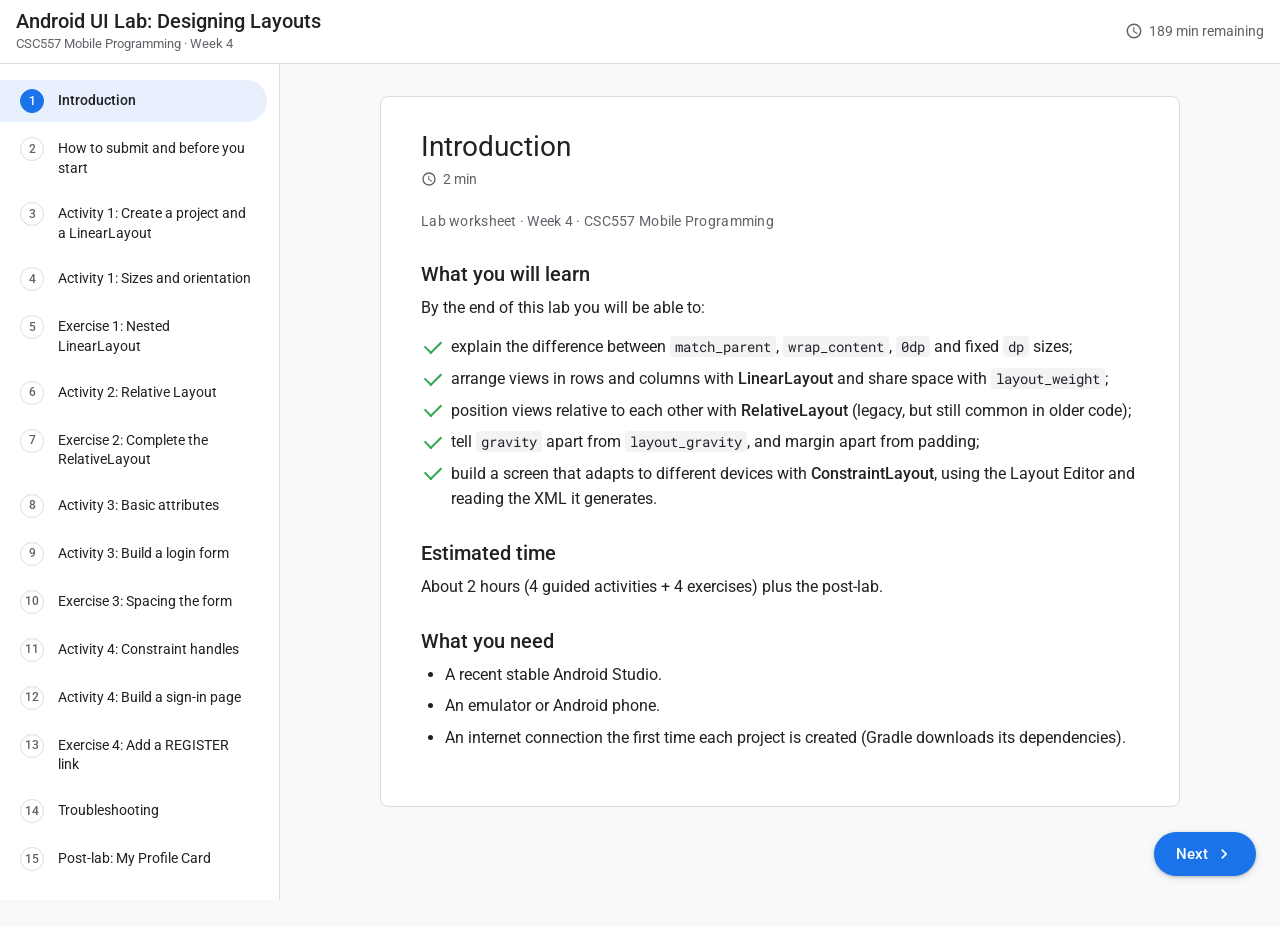
==== week4/index.html @ 8abe704f "Add week 4 Android UI lab as a codelab page Co-Authored-By: Claude Opus 5.5 (1M context) <noreply@an" ====
<!doctype html>
<html lang="en" class="no-js">
<head>
<meta charset="utf-8">
<meta name="viewport" content="width=device-width, initial-scale=1, viewport-fit=cover">
<title>Android UI Lab</title>
<meta name="description" content="Week 4 lab for CSC557 Mobile Programming: LinearLayout, RelativeLayout, basic attributes and ConstraintLayout in Android Studio (Java, XML Views).">
<link rel="preconnect" href="https://fonts.googleapis.com"><link rel="preconnect" href="https://fonts.gstatic.com" crossorigin><link rel="stylesheet" href="https://fonts.googleapis.com/css2?family=Roboto:wght@400;500;700&family=Roboto+Mono:wght@400;500&display=swap">
<link rel="stylesheet" href="assets/codelab.css">
</head>
<body data-title="Android UI Lab">
<header class="topbar">
  <button class="menu-btn" id="menu" type="button" aria-label="Show steps"><svg viewBox="0 0 24 24" aria-hidden="true"><path d="M3 18h18v-2H3v2zm0-5h18v-2H3v2zm0-7v2h18V6H3z"/></svg></button>
  <div class="topbar-title"><h1>Android UI Lab: Designing Layouts</h1><div class="course">CSC557 Mobile Programming · Week 4</div></div>
  <div class="remaining"><svg viewBox="0 0 24 24" aria-hidden="true"><path d="M12 2a10 10 0 1 0 0 20 10 10 0 0 0 0-20zm0 18a8 8 0 1 1 0-16 8 8 0 0 1 0 16zm.5-13H11v6l5.2 3.2.8-1.3-4.5-2.7z"/></svg><span><span id="remaining-min">0</span> min<span class="txt-long"> remaining</span></span></div>
</header>
<div class="shell">
  <nav class="sidebar" aria-label="Lab steps"><ol class="toc" id="toc"></ol></nav>
  <div class="scrim" id="scrim"></div>
  <main>
<section class="step" id="introduction" data-minutes="2">
<h2>Introduction</h2>
<p class="eyebrow">Lab worksheet · Week 4 · CSC557 Mobile Programming</p>

<h3>What you will learn</h3>
<p>By the end of this lab you will be able to:</p>
<ul class="checklist">
  <li>explain the difference between <code>match_parent</code>, <code>wrap_content</code>, <code>0dp</code> and fixed <code>dp</code> sizes;</li>
  <li>arrange views in rows and columns with <strong>LinearLayout</strong> and share space with <code>layout_weight</code>;</li>
  <li>position views relative to each other with <strong>RelativeLayout</strong> (legacy, but still common in older code);</li>
  <li>tell <code>gravity</code> apart from <code>layout_gravity</code>, and margin apart from padding;</li>
  <li>build a screen that adapts to different devices with <strong>ConstraintLayout</strong>, using the Layout Editor and reading the XML it generates.</li>
</ul>

<h3>Estimated time</h3>
<p>About 2 hours (4 guided activities + 4 exercises) plus the post-lab.</p>

<h3>What you need</h3>
<ul>
  <li>A recent stable Android Studio.</li>
  <li>An emulator or Android phone.</li>
  <li>An internet connection the first time each project is created (Gradle downloads its dependencies).</li>
</ul>
</section>

<section class="step" id="before-you-start" data-minutes="5">
<h2>How to submit and before you start</h2>

<h3>How to submit</h3>
<p>For <strong>each exercise</strong> and for the <strong>post-lab</strong>, put the following into a single PDF:</p>
<ul>
  <li>a screenshot of the layout running on the emulator or a phone (the Design preview is acceptable if you cannot run an emulator);</li>
  <li>the complete XML of the layout file. Paste it as text if you can, so it can be read and checked. A clear screenshot is also accepted.</li>
</ul>

<table class="marks">
  <thead><tr><th>Part</th><th>Marks</th></tr></thead>
  <tbody>
    <tr><td>Exercises 1–4 (2.5 marks each)</td><td>10</td></tr>
    <tr><td>Post-lab: My Profile Card</td><td>10</td></tr>
  </tbody>
  <tfoot><tr><td>Total</td><td>20</td></tr></tfoot>
</table>

<h3>Three things that save time</h3>
<aside class="callout warning">
<p class="callout-title">Watch out</p>
<p><strong>1. Keep <code>android:id="@+id/main"</code> on the root layout.</strong> The <em>Empty Views Activity</em> template generates <code>MainActivity.java</code> with this line:</p>
<div class="code"><div class="code-head"><span class="code-file">MainActivity.java</span><button class="copy" type="button" aria-label="Copy code"><svg viewBox="0 0 24 24" aria-hidden="true"><path d="M16 1H4a2 2 0 0 0-2 2v14h2V3h12V1zm3 4H8a2 2 0 0 0-2 2v14a2 2 0 0 0 2 2h11a2 2 0 0 0 2-2V7a2 2 0 0 0-2-2zm0 16H8V7h11v14z"/></svg><span>Copy</span></button></div><pre><code><span class="line">ViewCompat.setOnApplyWindowInsetsListener(findViewById(R.id.main), (v, insets) -&gt; { ... });</span></code></pre></div>
<p>It looks up the root layout by the id <code>main</code> so that your content is not drawn under the status bar. If you replace the layout and forget the id, the project will not compile (<code>cannot find symbol: main</code>), or the app will crash at start-up if the id is used for a different view. Every complete layout in this lab keeps that id.</p>
</aside>

<p><strong>2. Code view vs Design view.</strong> The buttons at the top right of the layout editor switch between <strong>Code</strong>, <strong>Split</strong> and <strong>Design</strong>. <em>Split</em> is the most useful view for this lab: you type XML on the left and see the result on the right.</p>

<p><strong>3. <mark class="legend">Yellow highlights</mark></strong> in the code blocks mark lines that are new or changed in that step. You only need to type those lines. The <strong>Copy</strong> button copies the whole block.</p>
</section>

<section class="step" id="linear-layout" data-minutes="10">
<h2>Activity 1: Create a project and a LinearLayout</h2>
<p>A <strong>LinearLayout</strong> places its children one after another in a single column (vertical) or a single row (horizontal). In this activity you will see how the size of each child decides what fits on the screen.</p>

<ol class="steps">
<li>Start Android Studio and choose <strong>New Project</strong>.</li>
<li>Choose the <strong>Empty Views Activity</strong> template, then click <strong>Next</strong>. (Do not pick <em>Empty Activity</em>, which creates a Jetpack Compose project without XML layouts.)
<figure><img src="assets/img/fig01.png" alt="New Project dialog with the Empty Views Activity template selected" width="280" loading="lazy"></figure></li>
<li>Name the project (for example <code>LabActivity1</code>), set <strong>Language</strong> to <strong>Java</strong>, keep <strong>Minimum SDK</strong> at the suggested value (API 24 or above), and click <strong>Finish</strong>. Wait for the Gradle sync at the bottom of the window to finish before you continue.
<figure><img src="assets/img/fig02.png" alt="New Project settings with Language set to Java" width="383" loading="lazy"></figure></li>
<li>Open the layout file for the main activity: <strong>app › res › layout › activity_main.xml</strong>.
<figure><img src="assets/img/fig03.png" alt="Project panel showing activity_main.xml inside res/layout" width="263" loading="lazy"></figure>
<p>The file opens in <strong>Design</strong> view. Switch to <strong>Code</strong> (or <strong>Split</strong>) with the buttons in the top right corner.</p>
<figure><img src="assets/img/fig04.png" alt="Code, Split and Design buttons in the layout editor" width="253" loading="lazy"></figure></li>
<li>Instead of typing your name straight into the layout, store it as a <strong>string resource</strong>. Open <strong>res › values › strings.xml</strong> and add one line:
<div class="code"><div class="code-head"><span class="code-file">res/values/strings.xml</span><button class="copy" type="button" aria-label="Copy code"><svg viewBox="0 0 24 24" aria-hidden="true"><path d="M16 1H4a2 2 0 0 0-2 2v14h2V3h12V1zm3 4H8a2 2 0 0 0-2 2v14a2 2 0 0 0 2 2h11a2 2 0 0 0 2-2V7a2 2 0 0 0-2-2zm0 16H8V7h11v14z"/></svg><span>Copy</span></button></div><pre><code><span class="line">&lt;resources&gt;</span><span class="line">    &lt;string name="app_name"&gt;LabActivity1&lt;/string&gt;</span><span class="line hl">    &lt;string name="my_name"&gt;Your Name&lt;/string&gt;</span><span class="line">&lt;/resources&gt;</span></code></pre></div>
<p>Replace <em>Your Name</em> with your own name. Keeping text in <code>strings.xml</code> is the recommended practice: it lets the app be translated, and Android Studio shows a warning when text is hard-coded in a layout.</p></li>
<li>The template uses a <strong>ConstraintLayout</strong> as the root. Change it to a <strong>LinearLayout</strong>, remove the four <code>app:layout_constraint...</code> lines from the TextView (they only work inside a ConstraintLayout), and point the text at your string. Your file should now look like this:
<div class="code"><div class="code-head"><span class="code-file">res/layout/activity_main.xml</span><button class="copy" type="button" aria-label="Copy code"><svg viewBox="0 0 24 24" aria-hidden="true"><path d="M16 1H4a2 2 0 0 0-2 2v14h2V3h12V1zm3 4H8a2 2 0 0 0-2 2v14a2 2 0 0 0 2 2h11a2 2 0 0 0 2-2V7a2 2 0 0 0-2-2zm0 16H8V7h11v14z"/></svg><span>Copy</span></button></div><pre><code><span class="line">&lt;?xml version="1.0" encoding="utf-8"?&gt;</span><span class="line hl">&lt;LinearLayout xmlns:android="http://schemas.android.com/apk/res/android"</span><span class="line">    xmlns:tools="http://schemas.android.com/tools"</span><span class="line">    android:id="@+id/main"</span><span class="line">    android:layout_width="match_parent"</span><span class="line">    android:layout_height="match_parent"</span><span class="line">    tools:context=".MainActivity"&gt;</span><span class="line">&#8203;</span><span class="line">    &lt;TextView</span><span class="line">        android:layout_width="wrap_content"</span><span class="line">        android:layout_height="wrap_content"</span><span class="line hl">        android:text="@string/my_name" /&gt;</span><span class="line">&#8203;</span><span class="line hl">&lt;/LinearLayout&gt;</span></code></pre></div></li>
<li>Switch to <strong>Design</strong> (or look at the Split preview). Your name appears in the top-left corner. Now press the green <strong>Run ▶</strong> button once to launch the app on the emulator, so you know your setup works.
<figure><img src="assets/img/fig05.png" alt="Preview with the name in the top-left corner" width="173" loading="lazy"></figure></li>
</ol>
</section>

<section class="step" id="linear-sizes" data-minutes="15">
<h2>Activity 1: Sizes and orientation</h2>
<ol class="steps" start="8" style="--start:7">
<li>A TextView is a rectangle, but you cannot see its edges. Add a green background so you can:
<div class="code"><div class="code-head"><span class="code-file">res/layout/activity_main.xml</span><button class="copy" type="button" aria-label="Copy code"><svg viewBox="0 0 24 24" aria-hidden="true"><path d="M16 1H4a2 2 0 0 0-2 2v14h2V3h12V1zm3 4H8a2 2 0 0 0-2 2v14a2 2 0 0 0 2 2h11a2 2 0 0 0 2-2V7a2 2 0 0 0-2-2zm0 16H8V7h11v14z"/></svg><span>Copy</span></button></div><pre><code><span class="line">&lt;TextView</span><span class="line">    android:layout_width="wrap_content"</span><span class="line">    android:layout_height="wrap_content"</span><span class="line">    android:text="@string/my_name"</span><span class="line hl">    android:background="#0F0" /&gt;</span></code></pre></div>
<figure><img src="assets/img/fig06.png" alt="Green box exactly as big as the text" width="173" loading="lazy"></figure>
<p>The green box is exactly as big as the text. That is what <code>wrap_content</code> means: <em>as big as my content needs</em>.</p></li>
</ol>

<aside class="callout predict">
<p class="callout-title">Predict first</p>
<p>Before you do the next step, write down what you think will happen to the green box if you change <code>layout_width</code> to <code>match_parent</code>.</p>
</aside>

<ol class="steps" start="9" style="--start:8">
<li>Change the TextView <code>layout_width</code> to <code>match_parent</code> and check the preview.
<div class="code"><div class="code-head"><span class="code-file">res/layout/activity_main.xml</span><button class="copy" type="button" aria-label="Copy code"><svg viewBox="0 0 24 24" aria-hidden="true"><path d="M16 1H4a2 2 0 0 0-2 2v14h2V3h12V1zm3 4H8a2 2 0 0 0-2 2v14a2 2 0 0 0 2 2h11a2 2 0 0 0 2-2V7a2 2 0 0 0-2-2zm0 16H8V7h11v14z"/></svg><span>Copy</span></button></div><pre><code><span class="line">&lt;TextView</span><span class="line hl">    android:layout_width="match_parent"</span><span class="line">    android:layout_height="wrap_content"</span><span class="line">    android:text="@string/my_name"</span><span class="line">    android:background="#0F0" /&gt;</span></code></pre></div>
<figure><img src="assets/img/fig07.png" alt="Green box now fills the full width" width="173" loading="lazy"></figure>
<p>The TextView now fills the whole width of its parent (<code>match_parent</code>), while its height still follows the text (<code>wrap_content</code>).</p></li>
<li>Next you will stack more views <strong>vertically</strong>, as in the sketch below. A LinearLayout is <em>horizontal</em> by default, so add the <code>orientation</code> attribute to the root:
<figure><img src="assets/img/fig08.png" alt="Sketch of three boxes stacked vertically" width="134" loading="lazy"></figure>
<div class="code"><div class="code-head"><span class="code-file">res/layout/activity_main.xml</span><button class="copy" type="button" aria-label="Copy code"><svg viewBox="0 0 24 24" aria-hidden="true"><path d="M16 1H4a2 2 0 0 0-2 2v14h2V3h12V1zm3 4H8a2 2 0 0 0-2 2v14a2 2 0 0 0 2 2h11a2 2 0 0 0 2-2V7a2 2 0 0 0-2-2zm0 16H8V7h11v14z"/></svg><span>Copy</span></button></div><pre><code><span class="line">&lt;LinearLayout xmlns:android="http://schemas.android.com/apk/res/android"</span><span class="line">    xmlns:tools="http://schemas.android.com/tools"</span><span class="line">    android:id="@+id/main"</span><span class="line">    android:layout_width="match_parent"</span><span class="line">    android:layout_height="match_parent"</span><span class="line hl">    android:orientation="vertical"</span><span class="line">    tools:context=".MainActivity"&gt;</span></code></pre></div></li>
<li>Add two more TextViews below the first one, each with a different background colour. (Hard-coded text such as <code>"Hello World!"</code> is fine for quick experiments. Android Studio will underline it with a warning, which you can ignore here.)
<div class="code"><div class="code-head"><span class="code-file">res/layout/activity_main.xml</span><button class="copy" type="button" aria-label="Copy code"><svg viewBox="0 0 24 24" aria-hidden="true"><path d="M16 1H4a2 2 0 0 0-2 2v14h2V3h12V1zm3 4H8a2 2 0 0 0-2 2v14a2 2 0 0 0 2 2h11a2 2 0 0 0 2-2V7a2 2 0 0 0-2-2zm0 16H8V7h11v14z"/></svg><span>Copy</span></button></div><pre><code><span class="line">&lt;TextView</span><span class="line">    android:layout_width="match_parent"</span><span class="line">    android:layout_height="wrap_content"</span><span class="line">    android:text="@string/my_name"</span><span class="line">    android:background="#0F0" /&gt;</span><span class="line">&#8203;</span><span class="line hl">&lt;TextView</span><span class="line hl">    android:layout_width="match_parent"</span><span class="line hl">    android:layout_height="wrap_content"</span><span class="line hl">    android:text="Hello World!"</span><span class="line hl">    android:background="#00F" /&gt;</span><span class="line">&#8203;</span><span class="line hl">&lt;TextView</span><span class="line hl">    android:layout_width="match_parent"</span><span class="line hl">    android:layout_height="wrap_content"</span><span class="line hl">    android:text="Hello World!"</span><span class="line hl">    android:background="#0FF" /&gt;</span></code></pre></div></li>
<li>Look at the preview. The three boxes are stacked from top to bottom.
<figure><img src="assets/img/fig09.png" alt="Three coloured boxes stacked vertically" width="182" loading="lazy"></figure></li>
</ol>

<aside class="callout predict">
<p class="callout-title">Predict first</p>
<p>Now you will switch the root to a <strong>horizontal</strong> row. All three boxes still use <code>match_parent</code> for their width. How many boxes do you expect to see? Write your answer down before you look.</p>
</aside>

<ol class="steps" start="13" style="--start:12">
<li>Change the orientation of the root LinearLayout to horizontal:
<figure><img src="assets/img/fig10.png" alt="Sketch of three boxes side by side in a row" width="134" loading="lazy"></figure>
<div class="code"><div class="code-head"><span class="code-file">res/layout/activity_main.xml</span><button class="copy" type="button" aria-label="Copy code"><svg viewBox="0 0 24 24" aria-hidden="true"><path d="M16 1H4a2 2 0 0 0-2 2v14h2V3h12V1zm3 4H8a2 2 0 0 0-2 2v14a2 2 0 0 0 2 2h11a2 2 0 0 0 2-2V7a2 2 0 0 0-2-2zm0 16H8V7h11v14z"/></svg><span>Copy</span></button></div><pre><code><span class="line hl">android:orientation="horizontal"</span></code></pre></div></li>
<li>Look at the preview again.
<figure><img src="assets/img/fig11.png" alt="Only the first green box is visible" width="326" loading="lazy"></figure>
<p>Only the first box is visible. In a horizontal row, the first TextView asks for the <strong>full width</strong> of the parent (<code>match_parent</code>) and gets it, so the second and third TextViews are left with zero width.</p></li>
<li>Change the <code>layout_width</code> of <strong>all three</strong> TextViews to <code>wrap_content</code>:
<div class="code"><div class="code-head"><span class="code-file">res/layout/activity_main.xml</span><button class="copy" type="button" aria-label="Copy code"><svg viewBox="0 0 24 24" aria-hidden="true"><path d="M16 1H4a2 2 0 0 0-2 2v14h2V3h12V1zm3 4H8a2 2 0 0 0-2 2v14a2 2 0 0 0 2 2h11a2 2 0 0 0 2-2V7a2 2 0 0 0-2-2zm0 16H8V7h11v14z"/></svg><span>Copy</span></button></div><pre><code><span class="line">&lt;TextView</span><span class="line hl">    android:layout_width="wrap_content"</span><span class="line">    android:layout_height="wrap_content"</span><span class="line">    ... /&gt;</span></code></pre></div></li>
<li>Look at the result. All three boxes are visible again, and each one is only as wide as its own text.
<figure><img src="assets/img/fig12.png" alt="Three boxes side by side, each as wide as its text" width="211" loading="lazy"></figure></li>
</ol>

<aside class="callout checkpoint">
<p class="callout-title">Checkpoint</p>
<p>Answer in one sentence each, in your own words (not graded, but you will need these ideas for Exercise 1):</p>
<ul>
  <li>What is the difference between <code>match_parent</code> and <code>wrap_content</code>?</li>
  <li>Which attribute decides whether a LinearLayout is a row or a column, and what is its default value?</li>
</ul>
</aside>

<aside class="callout tip">
<p class="callout-title">Tip</p>
<p><strong>Sharing space with <code>layout_weight</code>.</strong> In a horizontal LinearLayout, set a child's <code>layout_width</code> to <code>0dp</code> and give it a <code>layout_weight</code>. The free space is shared in proportion to the weights. For example, weights 2 and 1 give two-thirds and one-third of the row. (In a vertical layout, use <code>layout_height="0dp"</code> instead.) You will need this in Exercise 1.</p>
</aside>

<aside class="callout stretch">
<p class="callout-title">Stretch challenge <span>optional, no marks</span></p>
<p>Using only what you learned above, make the three boxes into a <strong>flag with three equal stripes</strong> that fills the whole screen (for example Germany, the Netherlands or Indonesia plus one stripe). Hint: <code>0dp</code> + <code>layout_weight="1"</code> on each stripe. Then try a flag where one stripe is twice as tall as the others.</p>
</aside>
</section>

<section class="step" id="exercise-1" data-minutes="15">
<h2>Exercise 1: Nested LinearLayout</h2>
<div class="exercise">
<p class="exercise-head"><span>Exercise 1</span><span class="badge">2.5 marks</span></p>
<p>Create the layout below using <strong>nested LinearLayouts</strong> (a vertical LinearLayout that contains a horizontal one for the buttons).</p>
<figure><img src="assets/img/fig13.png" alt="Target layout: Username and Password fields above a wide LOGIN button and a narrower SIGN UP button" width="384" loading="lazy"></figure>
<ul>
  <li>The two text fields fill the width of the screen. Use the <code>hint</code> attribute for the grey “Username” and “Password” text, and <code>inputType="textPassword"</code> for the password field so it shows dots.</li>
  <li>The <strong>LOGIN</strong> button is wider than <strong>SIGN UP</strong>. Use <code>layout_weight</code> on the buttons to get this (for example 2 and 1).</li>
  <li>Keep <code>android:id="@+id/main"</code> on the root layout.</li>
</ul>
</div>
</section>

<section class="step" id="relative-layout" data-minutes="10">
<h2>Activity 2: Relative Layout</h2>
<p>In a <strong>RelativeLayout</strong> each child is positioned <em>relative to</em> its parent or to a sibling: below it, to the left of it, aligned with its right edge, and so on. RelativeLayout is a <strong>legacy</strong> layout. New screens normally use ConstraintLayout (Activity 4), which does the same job better, but you will still meet RelativeLayout in older projects and tutorials, and its ideas carry straight over to ConstraintLayout.</p>
<figure><img src="assets/img/fig14.png" alt="Common RelativeLayout positioning attributes" width="190" loading="lazy"><figcaption>Common RelativeLayout positioning attributes</figcaption></figure>

<ol class="steps">
<li>Create a new project with the <strong>Empty Views Activity</strong> template (Java).</li>
<li>Replace the whole content of <code>activity_main.xml</code> with the following:
<div class="code"><div class="code-head"><span class="code-file">res/layout/activity_main.xml</span><button class="copy" type="button" aria-label="Copy code"><svg viewBox="0 0 24 24" aria-hidden="true"><path d="M16 1H4a2 2 0 0 0-2 2v14h2V3h12V1zm3 4H8a2 2 0 0 0-2 2v14a2 2 0 0 0 2 2h11a2 2 0 0 0 2-2V7a2 2 0 0 0-2-2zm0 16H8V7h11v14z"/></svg><span>Copy</span></button></div><pre><code><span class="line">&lt;?xml version="1.0" encoding="utf-8"?&gt;</span><span class="line">&lt;RelativeLayout xmlns:android="http://schemas.android.com/apk/res/android"</span><span class="line">    xmlns:tools="http://schemas.android.com/tools"</span><span class="line">    android:id="@+id/main"</span><span class="line">    android:layout_width="match_parent"</span><span class="line">    android:layout_height="match_parent"</span><span class="line">    tools:context=".MainActivity"&gt;</span><span class="line">&#8203;</span><span class="line">    &lt;TextView</span><span class="line">        android:id="@+id/textView1"</span><span class="line">        android:layout_width="match_parent"</span><span class="line">        android:layout_height="wrap_content"</span><span class="line">        android:background="#0F0"</span><span class="line">        android:text="Hello World!" /&gt;</span><span class="line">&#8203;</span><span class="line">    &lt;TextView</span><span class="line">        android:layout_width="wrap_content"</span><span class="line">        android:layout_height="wrap_content"</span><span class="line">        android:background="#00F"</span><span class="line">        android:text="Hello World!"</span><span class="line">        android:layout_below="@id/textView1" /&gt;</span><span class="line">&#8203;</span><span class="line">&lt;/RelativeLayout&gt;</span></code></pre></div>
<aside class="callout note"><p><code>@+id/textView1</code> <strong>creates</strong> a new id. <code>@id/textView1</code> (without the <code>+</code>) <strong>refers to</strong> an id that already exists.</p></aside></li>
<li>Look at the output. The second TextView sits <strong>below</strong> the first one because of <code>layout_below</code>.
<figure><img src="assets/img/fig15.png" alt="Blue TextView below the full-width green one" width="240" loading="lazy"></figure></li>
<li>Now also align the right edge of the second TextView with the right edge of the first one:
<div class="code"><div class="code-head"><span class="code-file">res/layout/activity_main.xml</span><button class="copy" type="button" aria-label="Copy code"><svg viewBox="0 0 24 24" aria-hidden="true"><path d="M16 1H4a2 2 0 0 0-2 2v14h2V3h12V1zm3 4H8a2 2 0 0 0-2 2v14a2 2 0 0 0 2 2h11a2 2 0 0 0 2-2V7a2 2 0 0 0-2-2zm0 16H8V7h11v14z"/></svg><span>Copy</span></button></div><pre><code><span class="line">&lt;TextView</span><span class="line">    android:layout_width="wrap_content"</span><span class="line">    android:layout_height="wrap_content"</span><span class="line">    android:background="#00F"</span><span class="line">    android:text="Hello World!"</span><span class="line">    android:layout_below="@id/textView1"</span><span class="line hl">    android:layout_alignEnd="@id/textView1" /&gt;</span></code></pre></div>
<aside class="callout note"><p><code>alignEnd</code> means “right edge” in left-to-right languages and “left edge” in right-to-left languages such as Arabic. Older code uses <code>layout_alignRight</code>, which always means the right edge. Android Studio suggests the Start/End versions.</p></aside></li>
<li>Look at the output.
<figure><img src="assets/img/fig16.png" alt="Blue TextView aligned with the right edge of the green one" width="269" loading="lazy"></figure></li>
</ol>

<aside class="callout predict">
<p class="callout-title">Predict first</p>
<p>In the next step you add a 100dp margin around the <strong>first</strong> TextView only. What do you think will happen to the <strong>second</strong> TextView?</p>
</aside>

<ol class="steps" start="6" style="--start:5">
<li>Add a margin to the first TextView:
<div class="code"><div class="code-head"><span class="code-file">res/layout/activity_main.xml</span><button class="copy" type="button" aria-label="Copy code"><svg viewBox="0 0 24 24" aria-hidden="true"><path d="M16 1H4a2 2 0 0 0-2 2v14h2V3h12V1zm3 4H8a2 2 0 0 0-2 2v14a2 2 0 0 0 2 2h11a2 2 0 0 0 2-2V7a2 2 0 0 0-2-2zm0 16H8V7h11v14z"/></svg><span>Copy</span></button></div><pre><code><span class="line">&lt;TextView</span><span class="line">    android:id="@+id/textView1"</span><span class="line">    android:layout_width="match_parent"</span><span class="line">    android:layout_height="wrap_content"</span><span class="line hl">    android:layout_margin="100dp"</span><span class="line">    android:background="#0F0"</span><span class="line">    android:text="Hello World!" /&gt;</span></code></pre></div></li>
<li>Look at the output. The second TextView follows the first one: it stays <strong>below</strong> it and <strong>aligned with its right edge</strong>, even though you did not change the second TextView at all.
<figure><img src="assets/img/fig17.png" alt="Both TextViews moved inward by the 100dp margin" width="203" loading="lazy"></figure></li>
</ol>

<aside class="callout checkpoint">
<p class="callout-title">Checkpoint</p>
<ul>
  <li>What is the difference between <code>@+id/name</code> and <code>@id/name</code>?</li>
  <li>Why did the second TextView move when you only changed the first one?</li>
</ul>
</aside>
</section>

<section class="step" id="exercise-2" data-minutes="10">
<h2>Exercise 2: Complete the RelativeLayout</h2>
<div class="exercise">
<p class="exercise-head"><span>Exercise 2</span><span class="badge">2.5 marks</span></p>
<p>Replace each <code>_________</code> in the XML below with the correct RelativeLayout attribute so that the app produces this output:</p>
<figure><img src="assets/img/fig18.png" alt="Target output: a Reminder name field, two spinners side by side below it, and a Done button on the right" width="288" loading="lazy"></figure>
<div class="code"><div class="code-head"><span class="code-file">res/layout/activity_main.xml</span><button class="copy" type="button" aria-label="Copy code"><svg viewBox="0 0 24 24" aria-hidden="true"><path d="M16 1H4a2 2 0 0 0-2 2v14h2V3h12V1zm3 4H8a2 2 0 0 0-2 2v14a2 2 0 0 0 2 2h11a2 2 0 0 0 2-2V7a2 2 0 0 0-2-2zm0 16H8V7h11v14z"/></svg><span>Copy</span></button></div><pre><code><span class="line">&lt;?xml version="1.0" encoding="utf-8"?&gt;</span><span class="line">&lt;RelativeLayout xmlns:android="http://schemas.android.com/apk/res/android"</span><span class="line">    android:id="@+id/main"</span><span class="line">    android:layout_width="match_parent"</span><span class="line">    android:layout_height="match_parent"</span><span class="line">    android:paddingStart="16dp"</span><span class="line">    android:paddingEnd="16dp"&gt;</span><span class="line">&#8203;</span><span class="line">    &lt;EditText</span><span class="line">        android:id="@+id/name"</span><span class="line">        android:layout_width="match_parent"</span><span class="line">        android:layout_height="wrap_content"</span><span class="line">        android:hint="Reminder name"</span><span class="line">        android:inputType="text" /&gt;</span><span class="line">&#8203;</span><span class="line">    &lt;Spinner</span><span class="line">        android:id="@+id/dates"</span><span class="line">        android:layout_width="wrap_content"</span><span class="line">        android:layout_height="wrap_content"</span><span class="line">        android:entries="@array/items"</span><span class="line">        android:layout_________="@id/name"</span><span class="line">        android:layout_alignParentStart="true"</span><span class="line">        android:layout_________="@+id/times" /&gt;</span><span class="line">&#8203;</span><span class="line">    &lt;Spinner</span><span class="line">        android:id="@id/times"</span><span class="line">        android:layout_width="wrap_content"</span><span class="line">        android:layout_height="wrap_content"</span><span class="line">        android:entries="@array/items"</span><span class="line">        android:layout_________="@id/name"</span><span class="line">        android:layout_alignParentEnd="true" /&gt;</span><span class="line">&#8203;</span><span class="line">    &lt;Button</span><span class="line">        android:layout_width="96dp"</span><span class="line">        android:layout_height="wrap_content"</span><span class="line">        android:layout_________="@id/times"</span><span class="line">        android:layout_alignParentEnd="true"</span><span class="line">        android:text="Done" /&gt;</span><span class="line">&#8203;</span><span class="line">&lt;/RelativeLayout&gt;</span></code></pre></div>
<p>The spinners need something to show. Add this to <strong>res › values › strings.xml</strong> (inside <code>&lt;resources&gt;</code>):</p>
<div class="code"><div class="code-head"><span class="code-file">res/values/strings.xml</span><button class="copy" type="button" aria-label="Copy code"><svg viewBox="0 0 24 24" aria-hidden="true"><path d="M16 1H4a2 2 0 0 0-2 2v14h2V3h12V1zm3 4H8a2 2 0 0 0-2 2v14a2 2 0 0 0 2 2h11a2 2 0 0 0 2-2V7a2 2 0 0 0-2-2zm0 16H8V7h11v14z"/></svg><span>Copy</span></button></div><pre><code><span class="line">&lt;string-array name="items"&gt;</span><span class="line">    &lt;item&gt;Item 1&lt;/item&gt;</span><span class="line">    &lt;item&gt;Item 2&lt;/item&gt;</span><span class="line">&lt;/string-array&gt;</span></code></pre></div>
<ul>
  <li>Notice <code>@+id/times</code> in the first Spinner. Why does it need the <code>+</code> there, even though <code>times</code> is declared further down?</li>
</ul>
</div>
</section>

<section class="step" id="basic-attributes" data-minutes="5">
<h2>Activity 3: Basic attributes</h2>
<p>Three groups of attributes control how every view is sized and placed:</p>
<ul>
  <li><strong>Size:</strong> <code>match_parent</code>, <code>wrap_content</code>, a fixed size in <code>dp</code>, or <code>0dp</code> (which means “let my parent decide”, used with weights and constraints).</li>
  <li><strong>Gravity:</strong>
    <ul>
      <li><code>layout_gravity</code> positions the <strong>view itself</strong> inside its parent.</li>
      <li><code>gravity</code> positions the <strong>content</strong> (for example the text) inside the view.</li>
    </ul>
  </li>
  <li><strong>Margin and padding:</strong> <em>margin</em> is space <strong>outside</strong> the view's border, and <em>padding</em> is space <strong>inside</strong> it, between the border and the content.</li>
</ul>
<figure><img src="assets/img/fig19.png" alt="Diagram: margin is outside the view, padding is inside" width="332" loading="lazy"><figcaption>Margin is outside the view, padding is inside</figcaption></figure>

<h3>Why dp and not px?</h3>
<p>Phones with the same physical screen size can have very different numbers of pixels. A size in px therefore looks large on a low-density screen and tiny on a high-density one. A <strong>dp</strong> (density-independent pixel) is scaled for you: on screen, <code>px = dp × (screen dpi ÷ 160)</code>. So 100dp is 100px on an mdpi phone and 200px on an xhdpi phone, and it looks about the same physical size on both. Use <strong>sp</strong> for text sizes, because sp also follows the user's font-size setting.</p>
<div class="fig-row">
<figure><img src="assets/img/fig20.png" alt="The same button sized in px on low and high density screens" width="352" loading="lazy"></figure>
<figure><img src="assets/img/fig21.png" alt="The same button sized in dp on low and high density screens" width="329" loading="lazy"></figure>
</div>
</section>

<section class="step" id="login-form" data-minutes="15">
<h2>Activity 3: Build a login form</h2>
<p>In this activity you will build the simple login form below.</p>
<figure><img src="assets/img/fig22.png" alt="Target login form with User and Password rows and a Login button" width="144" loading="lazy"></figure>

<ol class="steps">
<li>Create a new project with the <strong>Empty Views Activity</strong> template. Replace the layout with an empty <strong>vertical</strong> LinearLayout, because the rows of the form are stacked from top to bottom:
<figure><img src="assets/img/fig23.png" alt="Sketch of the form rows stacked vertically" width="134" loading="lazy"></figure>
<div class="code"><div class="code-head"><span class="code-file">res/layout/activity_main.xml</span><button class="copy" type="button" aria-label="Copy code"><svg viewBox="0 0 24 24" aria-hidden="true"><path d="M16 1H4a2 2 0 0 0-2 2v14h2V3h12V1zm3 4H8a2 2 0 0 0-2 2v14a2 2 0 0 0 2 2h11a2 2 0 0 0 2-2V7a2 2 0 0 0-2-2zm0 16H8V7h11v14z"/></svg><span>Copy</span></button></div><pre><code><span class="line">&lt;?xml version="1.0" encoding="utf-8"?&gt;</span><span class="line">&lt;LinearLayout xmlns:android="http://schemas.android.com/apk/res/android"</span><span class="line">    xmlns:tools="http://schemas.android.com/tools"</span><span class="line">    android:id="@+id/main"</span><span class="line">    android:layout_width="match_parent"</span><span class="line">    android:layout_height="match_parent"</span><span class="line">    android:orientation="vertical"</span><span class="line">    tools:context=".MainActivity"&gt;</span><span class="line">&#8203;</span><span class="line">&lt;/LinearLayout&gt;</span></code></pre></div></li>
<li>Each row of the form holds a label <strong>beside</strong> a text field, so each row is its own <strong>horizontal</strong> LinearLayout nested inside the vertical one. Add the first row with the <strong>User</strong> label and its text field:
<div class="code"><div class="code-head"><span class="code-file">res/layout/activity_main.xml</span><button class="copy" type="button" aria-label="Copy code"><svg viewBox="0 0 24 24" aria-hidden="true"><path d="M16 1H4a2 2 0 0 0-2 2v14h2V3h12V1zm3 4H8a2 2 0 0 0-2 2v14a2 2 0 0 0 2 2h11a2 2 0 0 0 2-2V7a2 2 0 0 0-2-2zm0 16H8V7h11v14z"/></svg><span>Copy</span></button></div><pre><code><span class="line hl">&lt;LinearLayout</span><span class="line hl">    android:layout_width="match_parent"</span><span class="line hl">    android:layout_height="wrap_content"</span><span class="line hl">    android:orientation="horizontal"&gt;</span><span class="line">&#8203;</span><span class="line hl">    &lt;TextView</span><span class="line hl">        android:layout_width="wrap_content"</span><span class="line hl">        android:layout_height="wrap_content"</span><span class="line hl">        android:text="User" /&gt;</span><span class="line">&#8203;</span><span class="line hl">    &lt;EditText</span><span class="line hl">        android:layout_width="200dp"</span><span class="line hl">        android:layout_height="wrap_content"</span><span class="line hl">        android:inputType="text" /&gt;</span><span class="line">&#8203;</span><span class="line hl">&lt;/LinearLayout&gt;</span></code></pre></div></li>
<li>Preview the result. The label and the field are side by side.</li>
<li>Copy the whole inner LinearLayout and paste it below the first one to make the <strong>Password</strong> row. Change the label text, and change the <code>inputType</code> so that the password is hidden:
<div class="code"><div class="code-head"><span class="code-file">res/layout/activity_main.xml</span><button class="copy" type="button" aria-label="Copy code"><svg viewBox="0 0 24 24" aria-hidden="true"><path d="M16 1H4a2 2 0 0 0-2 2v14h2V3h12V1zm3 4H8a2 2 0 0 0-2 2v14a2 2 0 0 0 2 2h11a2 2 0 0 0 2-2V7a2 2 0 0 0-2-2zm0 16H8V7h11v14z"/></svg><span>Copy</span></button></div><pre><code><span class="line">&lt;TextView</span><span class="line">    android:layout_width="wrap_content"</span><span class="line">    android:layout_height="wrap_content"</span><span class="line hl">    android:text="Password" /&gt;</span><span class="line">&#8203;</span><span class="line">&lt;EditText</span><span class="line">    android:layout_width="200dp"</span><span class="line">    android:layout_height="wrap_content"</span><span class="line hl">    android:inputType="textPassword" /&gt;</span></code></pre></div></li>
<li>Add the <strong>Login</strong> button after the two rows (but still inside the outer LinearLayout). <code>layout_gravity="end"</code> pushes the button itself to the right-hand side of its parent:
<div class="code"><div class="code-head"><span class="code-file">res/layout/activity_main.xml</span><button class="copy" type="button" aria-label="Copy code"><svg viewBox="0 0 24 24" aria-hidden="true"><path d="M16 1H4a2 2 0 0 0-2 2v14h2V3h12V1zm3 4H8a2 2 0 0 0-2 2v14a2 2 0 0 0 2 2h11a2 2 0 0 0 2-2V7a2 2 0 0 0-2-2zm0 16H8V7h11v14z"/></svg><span>Copy</span></button></div><pre><code><span class="line hl">&lt;Button</span><span class="line hl">    android:layout_width="wrap_content"</span><span class="line hl">    android:layout_height="wrap_content"</span><span class="line hl">    android:layout_gravity="end"</span><span class="line hl">    android:text="Login" /&gt;</span></code></pre></div></li>
<li>The labels and fields do not line up yet, because “User” and “Password” have different widths. Fix this with <strong>weights</strong>. In <strong>both</strong> rows, give the label one share of the width and the text field two shares, and right-align the label's text:
<div class="code"><div class="code-head"><span class="code-file">res/layout/activity_main.xml</span><button class="copy" type="button" aria-label="Copy code"><svg viewBox="0 0 24 24" aria-hidden="true"><path d="M16 1H4a2 2 0 0 0-2 2v14h2V3h12V1zm3 4H8a2 2 0 0 0-2 2v14a2 2 0 0 0 2 2h11a2 2 0 0 0 2-2V7a2 2 0 0 0-2-2zm0 16H8V7h11v14z"/></svg><span>Copy</span></button></div><pre><code><span class="line">&lt;TextView</span><span class="line hl">    android:layout_width="0dp"</span><span class="line">    android:layout_height="wrap_content"</span><span class="line hl">    android:layout_weight="1"</span><span class="line hl">    android:gravity="end"</span><span class="line">    android:text="User" /&gt;</span><span class="line">&#8203;</span><span class="line">&lt;EditText</span><span class="line hl">    android:layout_width="0dp"</span><span class="line">    android:layout_height="wrap_content"</span><span class="line hl">    android:layout_weight="2"</span><span class="line">    android:inputType="text" /&gt;</span></code></pre></div></li>
</ol>

<aside class="callout warning">
<p class="callout-title">Watch out</p>
<p><strong>Two common mistakes here (both were in an earlier version of this sheet):</strong></p>
<ul>
  <li>A view that uses <code>layout_weight</code> should have <code>layout_width="0dp"</code>. If the EditText keeps <code>200dp</code>, the weight is only applied to the space left <em>after</em> the 200dp, and the columns no longer line up on different screen sizes.</li>
  <li>To right-align the label <strong>text</strong>, use <code>gravity="end"</code>. Using <code>layout_gravity="right"</code> on a child of a <em>horizontal</em> LinearLayout has no horizontal effect, because the row decides the horizontal position of each child. This is the difference between <code>gravity</code> and <code>layout_gravity</code> from the notes above.</li>
</ul>
</aside>

<ol class="steps" start="7" style="--start:6">
<li>Finally, give the whole form some breathing room by adding a margin to the root LinearLayout:
<div class="code"><div class="code-head"><span class="code-file">res/layout/activity_main.xml</span><button class="copy" type="button" aria-label="Copy code"><svg viewBox="0 0 24 24" aria-hidden="true"><path d="M16 1H4a2 2 0 0 0-2 2v14h2V3h12V1zm3 4H8a2 2 0 0 0-2 2v14a2 2 0 0 0 2 2h11a2 2 0 0 0 2-2V7a2 2 0 0 0-2-2zm0 16H8V7h11v14z"/></svg><span>Copy</span></button></div><pre><code><span class="line">&lt;LinearLayout xmlns:android="http://schemas.android.com/apk/res/android"</span><span class="line">    xmlns:tools="http://schemas.android.com/tools"</span><span class="line">    android:id="@+id/main"</span><span class="line">    android:layout_width="match_parent"</span><span class="line">    android:layout_height="match_parent"</span><span class="line hl">    android:layout_margin="16dp"</span><span class="line">    android:orientation="vertical"</span><span class="line">    tools:context=".MainActivity"&gt;</span></code></pre></div></li>
</ol>

<aside class="callout checkpoint">
<p class="callout-title">Checkpoint</p>
<ul>
  <li>You want the text inside a wide button to sit on the left. Do you use <code>gravity</code> or <code>layout_gravity</code>?</li>
  <li>Your label has weight 1 and your field has weight 2. What fraction of the row does the field get?</li>
</ul>
</aside>

<aside class="callout stretch">
<p class="callout-title">Stretch challenge <span>optional, no marks</span></p>
<p>Rotate the preview to <strong>landscape</strong> (the rotate button in the Design toolbar). Does the form still look right? Then try <strong>Orientation › Create Landscape Variation</strong> and make a landscape version where the button sits beside the fields instead of below them.</p>
</aside>
</section>

<section class="step" id="exercise-3" data-minutes="10">
<h2>Exercise 3: Spacing the form</h2>
<div class="exercise">
<p class="exercise-head"><span>Exercise 3</span><span class="badge">2.5 marks</span></p>
<p>Starting from the form you just built, add a <strong>50dp margin above the form</strong> (between the top of the screen and the first row) and a <strong>gap between the Password row and the Login button</strong>, so that your result matches the screenshot below.</p>
<figure><img src="assets/img/fig24.png" alt="Target: the login form with space above it and a gap above the Login button" width="576" loading="lazy"></figure>
<ul>
  <li>Decide for each gap whether it belongs on the parent, on a row, or on the button, and whether it should be a margin or padding. Explain your choice in one sentence in your submission.</li>
</ul>
</div>
</section>

<section class="step" id="constraint-layout" data-minutes="5">
<h2>Activity 4: Constraint handles</h2>
<p><strong>ConstraintLayout</strong> is the default root layout for new Views-based screens and the one you should use for most new layouts. Every view is positioned by <strong>constraints</strong>: connections from its edges to the parent, to another view, or to a guideline. It can describe complex screens with a flat view hierarchy (no nesting), which is faster to draw. It is usually built in the <strong>Design</strong> view of the Layout Editor by dragging, but it is still saved as XML, which you will read at the end.</p>

<aside class="callout tip">
<p class="callout-title">Tip</p>
<p>A view needs <strong>at least one horizontal and one vertical constraint</strong>. A view without them shows a red error in the Component Tree (“This view is not constrained...”). It may look fine in the editor but jumps to the top-left corner when the app runs.</p>
</aside>

<ol class="steps">
<li>Create a new project with the <strong>Empty Views Activity</strong> template. The main layout already uses a ConstraintLayout. Switch to <strong>Design</strong> view and delete the “Hello World!” TextView.</li>
<li>In the <strong>Palette</strong>, open <strong>Buttons</strong> and drag a <strong>Button</strong> onto the design (or right-click it and choose <strong>Add to Design</strong>).
<figure><img src="assets/img/fig25.png" alt="Palette with Buttons open and Button selected" width="298" loading="lazy"></figure></li>
<li>Each side of the selected button has a small circle, its <strong>constraint handle</strong>. Drag the <strong>left</strong> handle to the left edge of the screen.
<figure><img src="assets/img/fig26.png" alt="Dragging the left constraint handle to the screen edge" width="230" loading="lazy"></figure></li>
<li>The button is now attached to the left side of the screen.
<figure><img src="assets/img/fig27.png" alt="Button constrained to the left edge" width="259" loading="lazy"></figure></li>
<li>Do the same with the <strong>right</strong> handle, dragging it to the right edge of the screen.
<figure><img src="assets/img/fig28.png" alt="Dragging the right constraint handle to the right edge" width="346" loading="lazy"></figure></li>
<li>The button is now centred horizontally, because two equal “springs” pull it to the left and to the right.
<figure><img src="assets/img/fig29.png" alt="Button centred between two spring-like constraints" width="384" loading="lazy"></figure></li>
</ol>
</section>

<section class="step" id="sign-in-page" data-minutes="15">
<h2>Activity 4: Build a sign-in page</h2>
<ol class="steps" start="7" style="--start:6">
<li>Delete the button. Now you will build a sign-in page.</li>
<li>From <strong>Palette › Text</strong>, add a <strong>Plain Text</strong> field.
<figure><img src="assets/img/fig30.png" alt="Palette Text section with Plain Text" width="387" loading="lazy"></figure></li>
<li>Add a <strong>Password</strong> field.
<figure><img src="assets/img/fig31.png" alt="Palette Text section with Password" width="329" loading="lazy"></figure></li>
<li>Add a <strong>Button</strong>.
<figure><img src="assets/img/fig32.png" alt="Palette Buttons section with Button" width="330" loading="lazy"></figure></li>
<li>Drag the three views roughly into the positions shown below. Click the first text field. The <strong>Attributes</strong> pane opens on the right.
<figure><img src="assets/img/fig33.png" alt="Layout Editor with the three views placed and the Attributes pane open" width="532" loading="lazy"></figure>
<p>Use the search box at the top of the Attributes pane to find an attribute quickly.</p>
<figure><img src="assets/img/fig34.png" alt="Search box at the top of the Attributes pane" width="288" loading="lazy"></figure></li>
<li>Give the views readable ids, so the XML is easier to follow: set the <strong>id</strong> of the plain-text field to <code>usernameField</code>, the password field to <code>passwordField</code> and the button to <code>signInButton</code>. (If Android Studio asks whether to update usages, click <strong>Refactor</strong>.)</li>
<li>For the username field, clear the <strong>text</strong> attribute and type <code>Username</code> in <strong>hint</strong>.
<figure><img src="assets/img/fig35.png" alt="Attributes pane with hint set to Username" width="269" loading="lazy"></figure></li>
<li>Do the same for the password field, with the hint <code>Password</code>.
<figure><img src="assets/img/fig36.png" alt="Attributes pane with hint set to Password" width="483" loading="lazy"></figure></li>
<li>For the button, set <strong>text</strong> to <code>SIGN IN</code>.
<figure><img src="assets/img/fig37.png" alt="Attributes pane with text set to SIGN IN" width="301" loading="lazy"></figure></li>
<li>The password field will be the <strong>anchor</strong> of the layout. Constrain it on <strong>all four sides</strong>: left and right handles to the left and right edges of the screen, and top and bottom handles to the top and bottom of the screen. It is now centred both ways.
<figure><img src="assets/img/fig38.png" alt="Password field constrained on all four sides" width="288" loading="lazy"></figure></li>
<li>Drag the button's <strong>right</strong> handle to the <strong>right</strong> handle of the password field, so that their right edges stay aligned.
<figure><img src="assets/img/fig39.png" alt="Button right edge constrained to the password field" width="192" loading="lazy"></figure></li>
<li>Do the same for the username field: drag its <strong>right</strong> handle to the right handle of the password field.
<figure><img src="assets/img/fig40.png" alt="Username field right edge constrained to the password field" width="230" loading="lazy"></figure></li>
<li>Drag the <strong>bottom</strong> handle of the username field to the <strong>top</strong> of the password field. The field jumps down next to it. Drag the username field back up a little to leave a gap, which sets a bottom margin.
<figure><img src="assets/img/fig41.png" alt="Username field constrained above the password field with a gap" width="240" loading="lazy"></figure></li>
<li>Repeat for the button: drag its <strong>top</strong> handle to the <strong>bottom</strong> of the password field, then drag the button down a little to leave a gap.
<figure><img src="assets/img/fig42.png" alt="Button constrained below the password field with a gap" width="192" loading="lazy"></figure></li>
</ol>

<aside class="callout predict">
<p class="callout-title">Predict first</p>
<p>What do you expect to happen to the username field and the button when you drag the password field up or down?</p>
</aside>

<ol class="steps" start="21" style="--start:20">
<li>Drag the password field up and down. The other two views move with it, because they are constrained to it. Dragging changes the field's <strong>vertical bias</strong> (0.5 means centred).
<figure><img src="assets/img/fig43.png" alt="The whole form moves when the password field is dragged" width="230" loading="lazy"></figure></li>
<li>Open <strong>Code</strong> view and read the XML the editor wrote for you. It should look roughly like this (your margins and <code>ems</code> values may differ):
<div class="code"><div class="code-head"><span class="code-file">res/layout/activity_main.xml</span><button class="copy" type="button" aria-label="Copy code"><svg viewBox="0 0 24 24" aria-hidden="true"><path d="M16 1H4a2 2 0 0 0-2 2v14h2V3h12V1zm3 4H8a2 2 0 0 0-2 2v14a2 2 0 0 0 2 2h11a2 2 0 0 0 2-2V7a2 2 0 0 0-2-2zm0 16H8V7h11v14z"/></svg><span>Copy</span></button></div><pre><code><span class="line">&lt;EditText</span><span class="line">    android:id="@+id/usernameField"</span><span class="line">    android:layout_width="wrap_content"</span><span class="line">    android:layout_height="wrap_content"</span><span class="line">    android:layout_marginBottom="24dp"</span><span class="line">    android:ems="10"</span><span class="line">    android:hint="Username"</span><span class="line">    android:inputType="text"</span><span class="line">    app:layout_constraintBottom_toTopOf="@+id/passwordField"</span><span class="line">    app:layout_constraintEnd_toEndOf="@+id/passwordField" /&gt;</span><span class="line">&#8203;</span><span class="line">&lt;EditText</span><span class="line">    android:id="@+id/passwordField"</span><span class="line">    android:layout_width="wrap_content"</span><span class="line">    android:layout_height="wrap_content"</span><span class="line">    android:ems="10"</span><span class="line">    android:hint="Password"</span><span class="line">    android:inputType="textPassword"</span><span class="line">    app:layout_constraintBottom_toBottomOf="parent"</span><span class="line">    app:layout_constraintEnd_toEndOf="parent"</span><span class="line">    app:layout_constraintStart_toStartOf="parent"</span><span class="line">    app:layout_constraintTop_toTopOf="parent" /&gt;</span><span class="line">&#8203;</span><span class="line">&lt;Button</span><span class="line">    android:id="@+id/signInButton"</span><span class="line">    android:layout_width="wrap_content"</span><span class="line">    android:layout_height="wrap_content"</span><span class="line">    android:layout_marginTop="24dp"</span><span class="line">    android:text="SIGN IN"</span><span class="line">    app:layout_constraintEnd_toEndOf="@+id/passwordField"</span><span class="line">    app:layout_constraintTop_toBottomOf="@+id/passwordField" /&gt;</span></code></pre></div>
<p>Match each <code>app:layout_constraint...</code> line with a handle you dragged. For example, <code>Top_toBottomOf="@+id/passwordField"</code> means “my top edge is attached to the bottom edge of passwordField”.</p></li>
<li>Because every position is relative to the password field or to the screen, the layout stays consistent on different screen sizes and orientations. Use the <strong>device</strong> menu in the Design toolbar to try a small phone, a foldable and a tablet, and rotate to landscape.
<figure><img src="assets/img/fig44.png" alt="Device menu in the Design toolbar" width="278" loading="lazy"></figure></li>
</ol>

<aside class="callout checkpoint">
<p class="callout-title">Checkpoint</p>
<ul>
  <li>Which two constraints make the password field centred horizontally?</li>
  <li>What happens at run time to a view that has no vertical constraint?</li>
</ul>
</aside>
</section>

<section class="step" id="exercise-4" data-minutes="10">
<h2>Exercise 4: Add a REGISTER link</h2>
<div class="exercise">
<p class="exercise-head"><span>Exercise 4</span><span class="badge">2.5 marks</span></p>
<p>Add a TextView with the text <strong>REGISTER</strong> below the <strong>SIGN IN</strong> button, with <strong>blue</strong> text. It must move together with the form when you drag the password field.</p>
<figure><img src="assets/img/fig45.png" alt="Target: a blue REGISTER label below the SIGN IN button" width="576" loading="lazy"></figure>
<ul>
  <li>Make sure the Component Tree shows <strong>no constraint errors</strong>.</li>
  <li>In your submission, list the two constraints you gave the REGISTER TextView and explain why it follows the password field.</li>
</ul>
</div>
</section>

<section class="step" id="troubleshooting" data-minutes="2">
<h2>Troubleshooting</h2>
<div class="table-wrap">
<table>
  <thead><tr><th>Problem</th><th>Likely cause and fix</th></tr></thead>
  <tbody>
    <tr><td>Build error: <code>cannot find symbol ... main</code></td><td>The root layout lost <code>android:id="@+id/main"</code>. Add it back (see <a href="#before-you-start">Before you start</a>).</td></tr>
    <tr><td>App closes as soon as it opens</td><td>Open <strong>Logcat</strong> and look for the first red <code>FATAL EXCEPTION</code> line. In this lab it is usually a missing or misspelled id, or an id used on the wrong view.</td></tr>
    <tr><td>Red “This view is not constrained” error</td><td>A view inside a ConstraintLayout needs at least one horizontal and one vertical constraint.</td></tr>
    <tr><td>View is in the right place in Design but at the top-left when the app runs</td><td>The same missing-constraint problem as above. Add the missing constraint.</td></tr>
    <tr><td><code>app:layout_constraint...</code> attributes show as errors</td><td>They only work on children of a ConstraintLayout. Remove them when you change the parent to LinearLayout or RelativeLayout.</td></tr>
    <tr><td>Yellow warning on <code>android:text="..."</code></td><td>The text is hard-coded. Move it to <code>strings.xml</code> for the post-lab. It is fine to ignore while experimenting.</td></tr>
    <tr><td>Spinner shows nothing</td><td>It has no items. Add <code>android:entries="@array/..."</code> with a <code>string-array</code> in <code>strings.xml</code>.</td></tr>
    <tr><td>Preview is blank or shows “Waiting for build...”</td><td>Click <strong>Build › Make Project</strong> once, or the refresh icon in the Design toolbar.</td></tr>
  </tbody>
</table>
</div>
</section>

<section class="step" id="post-lab" data-minutes="60">
<h2>Post-lab: My Profile Card</h2>
<div class="exercise">
<p class="exercise-head"><span>Post-lab</span><span class="badge">10 marks</span></p>
<p>Design a <strong>profile screen about yourself</strong> with ConstraintLayout. Imagine it is the “About me” page of an app you would actually publish. Use your creativity: colours, alignment, spacing and imagery all count.</p>
</div>

<h3>Requirements</h3>
<ul class="checklist">
  <li>The root layout is a <strong>ConstraintLayout</strong> with no constraint errors.</li>
  <li>An <strong>ImageView</strong> with your photo (or an avatar). Copy the image file into <strong>res › drawable</strong> (the file name must use only lowercase letters, digits and underscores, for example <code>my_photo.jpg</code>), then set <code>android:src="@drawable/my_photo"</code> and a <code>contentDescription</code>.</li>
  <li>At least <strong>five</strong> pieces of information, for example name, programme, address or hometown, hobbies, a favourite quote, skills.</li>
  <li>All visible text comes from <code>strings.xml</code>.</li>
  <li>Text sizes use <code>sp</code> and all other sizes use <code>dp</code>.</li>
  <li>The screen still looks reasonable on a <strong>different device size</strong> in the preview (include one extra screenshot to show it).</li>
</ul>

<h3>Submit</h3>
<p>Screenshots of the screen (on your main device and on a second device size) and the complete XML of the layout, in the same PDF as your exercises.</p>

<h3>Marking</h3>
<div class="table-wrap">
<table class="marks">
  <thead><tr><th>Criterion</th><th>What earns full marks</th><th>Marks</th></tr></thead>
  <tbody>
    <tr><td>Completeness</td><td>All requirements above are met; the layout has no constraint errors or hard-coded strings; both screenshots and the XML are included.</td><td>/5</td></tr>
    <tr><td>Creativity</td><td>A clear visual hierarchy (the name stands out), consistent spacing and alignment, a deliberate colour scheme, and at least one idea beyond the basics (for example a card background, icons, a chain or a guideline).</td><td>/5</td></tr>
  </tbody>
  <tfoot><tr><td colspan="2">Total</td><td>/10</td></tr></tfoot>
</table>
</div>

<aside class="callout stretch">
<p class="callout-title">Stretch challenge <span>optional, no marks</span></p>
<p>Add a <strong>landscape variation</strong> of your profile card in which the photo sits on the left and the details on the right. Or try <strong>Night mode</strong> in the Design toolbar and choose colours that work in both themes.</p>
</aside>
</section>

  </main>
</div>
<div class="nav">
  <button class="back" id="back" type="button"><svg viewBox="0 0 24 24" aria-hidden="true"><path d="M15.4 7.4 14 6l-6 6 6 6 1.4-1.4L10.8 12z"/></svg>Back</button>
  <button class="next" id="next" type="button">Next<svg viewBox="0 0 24 24" aria-hidden="true"><path d="M10 6 8.6 7.4 13.2 12l-4.6 4.6L10 18l6-6z"/></svg></button>
</div>
<script src="assets/codelab.js"></script>
</body>
</html>
---- week4/assets/codelab.css ----
/* Codelab layout: top app bar, step list on the left, one step per page, floating Back/Next. */
:root {
  --bg: #f8f9fa;
  --surface: #ffffff;
  --fg: #202124;
  --muted: #5f6368;
  --line: #dadce0;
  --accent: #1a73e8;
  --accent-ink: #ffffff;
  --accent-soft: #e8f0fe;
  --code-bg: #f1f3f4;
  --hl: #fff2a8;
  --hl-ink: #202124;
  --warn-bg: #fef7e0; --warn-line: #f9ab00; --warn-ink: #7a4f01;
  --tip-bg: #e6f4ea;  --tip-line: #34a853;  --tip-ink: #0d652d;
  --info-bg: #e8f0fe; --info-line: #1a73e8; --info-ink: #174ea6;
  --pred-bg: #f3e8fd; --pred-line: #a142f4; --pred-ink: #681da8;
  --str-bg: #e4f7fb;  --str-line: #12b5cb;  --str-ink: #075e6b;
  --ex-bg: #ffffff;   --ex-line: #1a73e8;
  --font-body: "Roboto", "Segoe UI", Arial, sans-serif;
  --font-head: "Google Sans", "Roboto", "Segoe UI", Arial, sans-serif;
  --font-mono: "Roboto Mono", "Consolas", "Menlo", monospace;
  --bar-h: 64px;
  --side-w: 280px;
}
@media (prefers-color-scheme: dark) {
  :root:not([data-theme="light"]) {
    --bg: #17181b; --surface: #202124; --fg: #e8eaed; --muted: #9aa0a6; --line: #3c4043;
    --accent: #8ab4f8; --accent-ink: #202124; --accent-soft: #263248;
    --code-bg: #2a2b2f; --hl: #5c4f12; --hl-ink: #fff6c7;
    --warn-bg: #3a3017; --warn-line: #fdd663; --warn-ink: #fde293;
    --tip-bg: #1b3324;  --tip-line: #81c995; --tip-ink: #a8dab5;
    --info-bg: #1f2b41; --info-line: #8ab4f8; --info-ink: #aecbfa;
    --pred-bg: #2f2140; --pred-line: #d7aefb; --pred-ink: #e9d2fd;
    --str-bg: #15343a;  --str-line: #78d9ec; --str-ink: #a1e4f2;
    --ex-bg: #202124;   --ex-line: #8ab4f8;
    color-scheme: dark;
  }
}
:root[data-theme="dark"] {
  --bg: #17181b; --surface: #202124; --fg: #e8eaed; --muted: #9aa0a6; --line: #3c4043;
  --accent: #8ab4f8; --accent-ink: #202124; --accent-soft: #263248;
  --code-bg: #2a2b2f; --hl: #5c4f12; --hl-ink: #fff6c7;
  --warn-bg: #3a3017; --warn-line: #fdd663; --warn-ink: #fde293;
  --tip-bg: #1b3324;  --tip-line: #81c995; --tip-ink: #a8dab5;
  --info-bg: #1f2b41; --info-line: #8ab4f8; --info-ink: #aecbfa;
  --pred-bg: #2f2140; --pred-line: #d7aefb; --pred-ink: #e9d2fd;
  --str-bg: #15343a;  --str-line: #78d9ec; --str-ink: #a1e4f2;
  --ex-bg: #202124;   --ex-line: #8ab4f8;
  color-scheme: dark;
}

* { box-sizing: border-box; }
[hidden] { display: none !important; }
html, body { margin: 0; }
body {
  background: var(--bg);
  color: var(--fg);
  font: 16px/1.6 var(--font-body);
  -webkit-font-smoothing: antialiased;
}
body::before {
  content: ""; position: fixed; inset: 0 0 auto; height: env(safe-area-inset-top, 0px);
  z-index: 30; background: var(--surface);
}

/* Top bar */
.topbar {
  position: sticky; top: env(safe-area-inset-top, 0px); z-index: 20;
  height: var(--bar-h);
  display: flex; align-items: center; gap: 12px;
  padding-left: max(16px, env(safe-area-inset-left, 0px));
  padding-right: max(16px, env(safe-area-inset-right, 0px));
  background: var(--surface);
  border-bottom: 1px solid var(--line);
}
.menu-btn {
  display: none; width: 40px; height: 40px; border: 0; border-radius: 50%;
  background: transparent; color: var(--muted); cursor: pointer; flex: none;
}
.menu-btn:hover { background: var(--code-bg); }
.menu-btn svg { width: 24px; height: 24px; fill: currentColor; display: block; margin: auto; }
.topbar-title { min-width: 0; flex: 1; }
.topbar-title h1 {
  margin: 0; font: 500 20px/1.3 var(--font-head);
  white-space: nowrap; overflow: hidden; text-overflow: ellipsis;
}
.topbar-title .course { font-size: 13px; color: var(--muted); }
.remaining {
  flex: none; display: flex; align-items: center; gap: 6px;
  font-size: 14px; color: var(--muted); font-variant-numeric: tabular-nums;
}
.remaining svg { width: 18px; height: 18px; fill: currentColor; }

/* Shell */
.shell { display: flex; align-items: flex-start; }
.sidebar {
  position: sticky; top: calc(var(--bar-h) + env(safe-area-inset-top, 0px));
  width: var(--side-w); flex: none;
  height: calc(100vh - var(--bar-h) - env(safe-area-inset-top, 0px));
  overflow-y: auto;
  padding: 16px 0 96px;
  padding-left: env(safe-area-inset-left, 0px);
  background: var(--surface);
  border-right: 1px solid var(--line);
}
.toc { list-style: none; margin: 0; padding: 0; counter-reset: none; }
.toc a {
  display: flex; align-items: flex-start; gap: 14px;
  padding: 9px 16px 9px 20px;
  color: var(--fg); text-decoration: none; font-size: 14px; line-height: 1.4;
  border-radius: 0 24px 24px 0; margin-right: 12px;
}
.toc a:hover { background: var(--code-bg); }
.toc .num {
  flex: none; width: 24px; height: 24px; border-radius: 50%;
  display: grid; place-items: center;
  font-size: 12px; font-weight: 500; font-variant-numeric: tabular-nums;
  border: 1px solid var(--line); color: var(--muted); background: var(--surface);
}
.toc .label { padding-top: 2px; min-width: 0; }
.toc .done .num { background: var(--muted); border-color: var(--muted); color: var(--surface); }
.toc .current a { background: var(--accent-soft); font-weight: 500; }
.toc .current .num { background: var(--accent); border-color: var(--accent); color: var(--accent-ink); }

main {
  flex: 1; min-width: 0;
  padding-block: 32px 120px;
  padding-left: max(16px, env(safe-area-inset-left, 0px));
  padding-right: max(16px, env(safe-area-inset-right, 0px));
}
.step {
  max-width: 800px; margin: 0 auto;
  background: var(--surface);
  border: 1px solid var(--line); border-radius: 8px;
  padding: 32px 40px 40px;
}
.js .step + .step { margin-top: 0; }
.step + .step { margin-top: 24px; }

.step-head { display: flex; flex-direction: column; gap: 4px; margin-bottom: 20px; }
.step h2 {
  margin: 0; font: 400 28px/1.25 var(--font-head); text-wrap: balance;
}
.duration { font-size: 14px; color: var(--muted); display: flex; align-items: center; gap: 6px; }
.duration svg { width: 16px; height: 16px; fill: currentColor; }
.step h3 { font: 500 20px/1.3 var(--font-head); margin: 28px 0 8px; }
.eyebrow { margin: 0 0 16px; color: var(--muted); font-size: 14px; letter-spacing: .02em; }
p { margin: 0 0 14px; }
ul, ol { margin: 0 0 16px; padding-left: 24px; }
li { margin-bottom: 6px; }
li > ul { margin-top: 6px; }
a { color: var(--accent); }
strong { font-weight: 500; }
code {
  font-family: var(--font-mono); font-size: .875em;
  background: var(--code-bg); padding: 1px 5px; border-radius: 4px;
  overflow-wrap: anywhere;
}
mark.legend { background: var(--hl); color: var(--hl-ink); padding: 0 4px; border-radius: 3px; }

ul.checklist { list-style: none; padding-left: 0; }
ul.checklist li { position: relative; padding-left: 30px; }
ul.checklist li::before {
  content: ""; position: absolute; left: 4px; top: .35em; width: 14px; height: 8px;
  border-left: 2px solid var(--tip-line); border-bottom: 2px solid var(--tip-line);
  transform: rotate(-45deg);
}

/* Numbered instructions */
ol.steps { padding-left: 0; list-style: none; counter-reset: s; }
ol.steps[start] { counter-reset: s var(--start, 0); }
ol.steps > li {
  counter-increment: s; position: relative; padding-left: 44px; margin-bottom: 22px;
}
ol.steps > li::before {
  content: counter(s); position: absolute; left: 0; top: 0;
  width: 28px; height: 28px; border-radius: 50%;
  display: grid; place-items: center;
  background: var(--accent-soft); color: var(--accent);
  font: 500 14px/1 var(--font-body); font-variant-numeric: tabular-nums;
}
ol.steps > li > p:first-of-type { margin-top: 10px; }

/* Figures */
figure { margin: 14px 0 18px; }
figure img {
  display: block; max-width: 100%; height: auto;
  border: 1px solid var(--line); border-radius: 6px; background: #fff;
}
figcaption { margin-top: 6px; font-size: 13px; color: var(--muted); font-style: italic; }
.fig-row { display: flex; flex-wrap: wrap; gap: 16px; }
.fig-row figure { margin: 0; flex: 1 1 260px; min-width: 0; }

/* Code */
.code { margin: 12px 0 16px; border: 1px solid var(--line); border-radius: 8px; overflow: hidden; background: var(--code-bg); }
.code-head {
  display: flex; align-items: center; justify-content: space-between; gap: 8px;
  padding: 4px 6px 4px 14px; border-bottom: 1px solid var(--line);
  font: 12px/1.4 var(--font-mono); color: var(--muted); background: var(--surface);
}
.code-file { min-width: 0; overflow: hidden; text-overflow: ellipsis; white-space: nowrap; }
.copy {
  display: inline-flex; align-items: center; gap: 6px; flex: none;
  border: 0; background: transparent; color: var(--accent);
  font: 500 13px/1 var(--font-body); padding: 8px 10px; border-radius: 4px; cursor: pointer;
}
.copy:hover { background: var(--accent-soft); }
.copy svg { width: 16px; height: 16px; fill: currentColor; }
.code pre { margin: 0; padding: 12px 0; overflow-x: auto; }
.code pre code {
  display: inline-block; min-width: 100%;
  background: none; padding: 0; border-radius: 0; font-size: 13.5px; line-height: 1.6;
  overflow-wrap: normal;
}
.line { display: block; padding: 0 16px; white-space: pre; min-height: 1.6em; }
.line.hl { background: var(--hl); color: var(--hl-ink); box-shadow: inset 3px 0 0 var(--warn-line); }

/* Callouts */
.callout {
  margin: 20px 0; padding: 14px 18px 4px;
  border-left: 4px solid var(--info-line); border-radius: 4px;
  background: var(--info-bg);
}
.callout-title {
  margin: 0 0 6px; font: 500 13px/1.4 var(--font-body);
  text-transform: uppercase; letter-spacing: .06em;
}
.callout-title span { text-transform: none; letter-spacing: 0; font-weight: 400; opacity: .85; margin-left: 6px; }
.callout .code { background: var(--surface); }
.callout.note { padding-top: 12px; }
.callout.warning { background: var(--warn-bg); border-color: var(--warn-line); }
.callout.warning .callout-title { color: var(--warn-ink); }
.callout.tip { background: var(--tip-bg); border-color: var(--tip-line); }
.callout.tip .callout-title { color: var(--tip-ink); }
.callout.checkpoint .callout-title, .callout.note .callout-title { color: var(--info-ink); }
.callout.predict { background: var(--pred-bg); border-color: var(--pred-line); }
.callout.predict .callout-title { color: var(--pred-ink); }
.callout.stretch { background: var(--str-bg); border-color: var(--str-line); }
.callout.stretch .callout-title { color: var(--str-ink); }

/* Graded exercise */
.exercise {
  margin: 8px 0 20px; padding: 18px 22px 6px;
  border: 2px solid var(--ex-line); border-radius: 8px; background: var(--ex-bg);
}
.exercise-head {
  display: flex; align-items: center; justify-content: space-between; gap: 12px;
  margin: 0 0 12px; font: 500 15px/1.4 var(--font-head); color: var(--accent);
  text-transform: uppercase; letter-spacing: .05em;
}
.badge {
  text-transform: none; letter-spacing: 0;
  background: var(--accent); color: var(--accent-ink);
  border-radius: 999px; padding: 3px 12px; font-size: 13px; font-variant-numeric: tabular-nums;
}

/* Tables */
.table-wrap { overflow-x: auto; margin: 0 0 18px; }
table { border-collapse: collapse; width: 100%; font-size: 15px; margin: 0 0 18px; }
.table-wrap table { margin: 0; }
th, td { text-align: left; vertical-align: top; padding: 10px 12px; border-bottom: 1px solid var(--line); }
thead th { font-weight: 500; color: var(--muted); font-size: 13px; text-transform: uppercase; letter-spacing: .05em; }
tfoot td { font-weight: 500; border-bottom: 0; }
table.marks td:last-child, table.marks th:last-child { text-align: right; white-space: nowrap; font-variant-numeric: tabular-nums; }
table.marks { max-width: 640px; }

/* Back / Next */
.nav {
  position: fixed; z-index: 15;
  right: max(24px, calc(env(safe-area-inset-right, 0px) + 16px));
  bottom: calc(24px + env(safe-area-inset-bottom, 0px));
  display: flex; gap: 8px;
}
.nav button {
  font: 500 15px/1 var(--font-body); padding: 0 22px; height: 44px; border-radius: 22px;
  cursor: pointer; display: inline-flex; align-items: center; gap: 6px;
  box-shadow: 0 1px 3px rgba(0,0,0,.2), 0 2px 8px rgba(0,0,0,.12);
}
.nav svg { width: 20px; height: 20px; fill: currentColor; }
.nav .back { background: var(--surface); color: var(--fg); border: 1px solid var(--line); }
.nav .next { background: var(--accent); color: var(--accent-ink); border: 0; }
.nav button:hover { filter: brightness(1.05); }

button:focus-visible, a:focus-visible { outline: 2px solid var(--accent); outline-offset: 2px; }

.scrim { display: none; }
.no-js .nav, .no-js .remaining, .no-js .menu-btn { display: none !important; }

@media (max-width: 900px) {
  .menu-btn { display: block; }
  .sidebar {
    position: fixed; left: 0; top: calc(var(--bar-h) + env(safe-area-inset-top, 0px)); bottom: 0; height: auto;
    z-index: 19; transform: translateX(-100%); transition: transform .2s ease;
    box-shadow: 2px 0 12px rgba(0,0,0,.2);
  }
  .nav-open .sidebar { transform: none; }
  .nav-open .scrim {
    display: block; position: fixed; inset: 0; z-index: 18; background: rgba(0,0,0,.35);
  }
  .step { padding: 22px 18px 28px; border-radius: 6px; }
  .step h2 { font-size: 24px; }
  main { padding-block: 16px 104px; }
  .remaining .txt-long { display: none; }
}
@media (max-width: 480px) {
  .topbar-title h1 { font-size: 17px; }
  .topbar-title .course { display: none; }
  ol.steps > li { padding-left: 38px; }
  .nav { left: max(16px, env(safe-area-inset-left, 0px)); right: max(16px, env(safe-area-inset-right, 0px)); justify-content: space-between; }
  .nav .back[hidden] + .next { margin-left: auto; }
}
@media (prefers-reduced-motion: reduce) { .sidebar { transition: none; } }
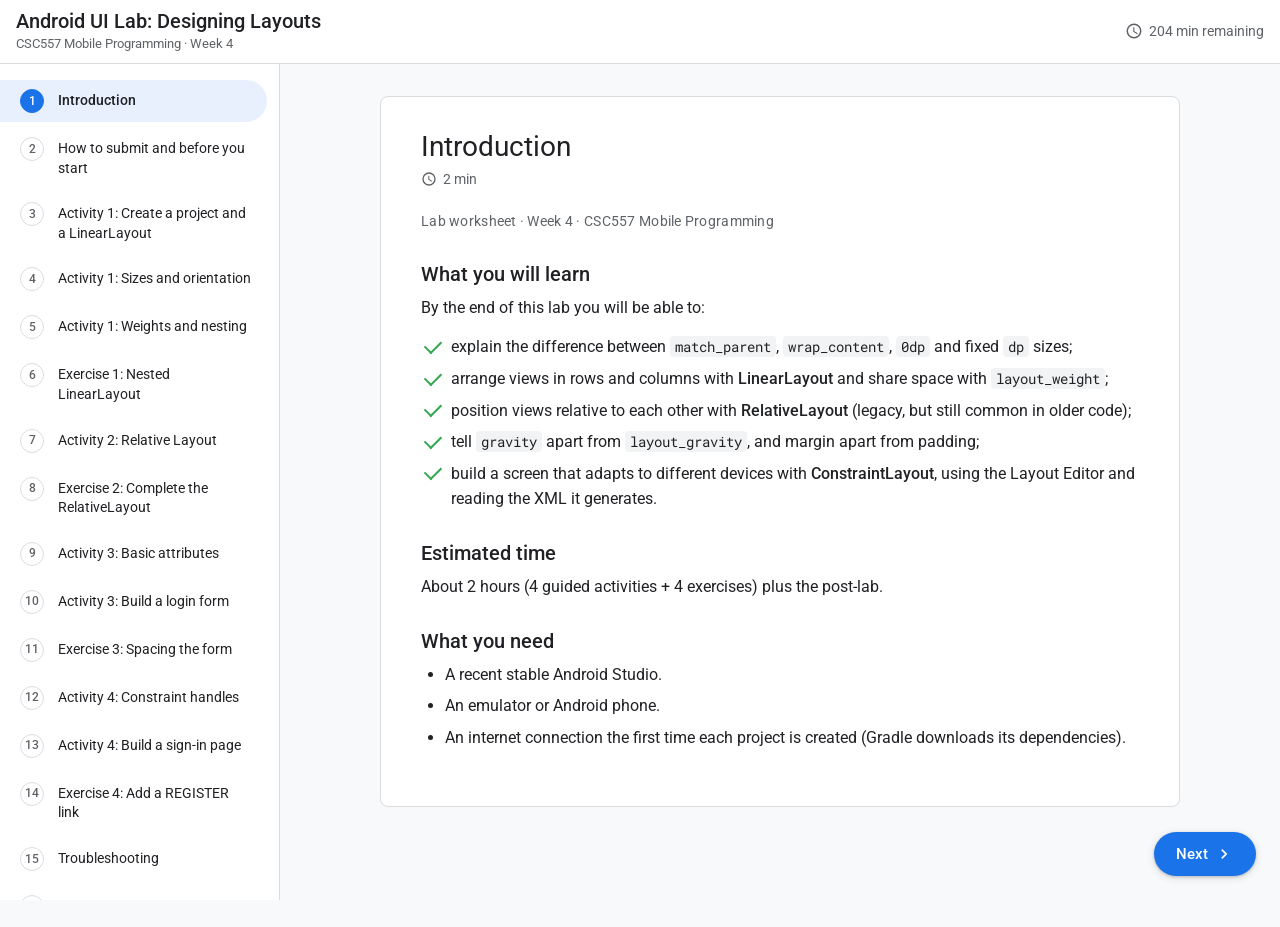
==== commit db5ae04b: "Week 4: add guided weights and nesting step before Exercise 1 Activity 1 never practised layout_weig" ====
--- a/week4/index.html
+++ b/week4/index.html
@@ -154,14 +154,50 @@
 </ul>
 </aside>
 
-<aside class="callout tip">
-<p class="callout-title">Tip</p>
-<p><strong>Sharing space with <code>layout_weight</code>.</strong> In a horizontal LinearLayout, set a child's <code>layout_width</code> to <code>0dp</code> and give it a <code>layout_weight</code>. The free space is shared in proportion to the weights. For example, weights 2 and 1 give two-thirds and one-third of the row. (In a vertical layout, use <code>layout_height="0dp"</code> instead.) You will need this in Exercise 1.</p>
+</section>
+
+<section class="step" id="weights-and-nesting" data-minutes="15">
+<h2>Activity 1: Weights and nesting</h2>
+<p>Exercise 1 asks for two new ideas: sharing a row with <strong>weights</strong>, and putting one LinearLayout <strong>inside</strong> another. You will try both here, step by step, on the same project.</p>
+
+<ol class="steps" start="17" style="--start:16">
+<li>Your row of three boxes is still there, each <code>wrap_content</code> wide. To make the boxes share the <strong>whole</strong> row, set every TextView's <code>layout_width</code> to <code>0dp</code> and give each one <code>layout_weight="1"</code>:
+<div class="code"><div class="code-head"><span class="code-file">res/layout/activity_main.xml</span><button class="copy" type="button" aria-label="Copy code"><svg viewBox="0 0 24 24" aria-hidden="true"><path d="M16 1H4a2 2 0 0 0-2 2v14h2V3h12V1zm3 4H8a2 2 0 0 0-2 2v14a2 2 0 0 0 2 2h11a2 2 0 0 0 2-2V7a2 2 0 0 0-2-2zm0 16H8V7h11v14z"/></svg><span>Copy</span></button></div><pre><code><span class="line">&lt;TextView</span><span class="line hl">    android:layout_width="0dp"</span><span class="line">    android:layout_height="wrap_content"</span><span class="line hl">    android:layout_weight="1"</span><span class="line">    ... /&gt;</span></code></pre></div>
+<p>The three boxes are now exactly the same width and together fill the row. <code>0dp</code> means “I take no width of my own”, and the weights decide how the free space is shared: 1 + 1 + 1 = 3 shares, so each box gets one third.</p></li>
+</ol>
+
+<aside class="callout predict">
+<p class="callout-title">Predict first</p>
+<p>In the next step the first box gets <code>layout_weight="2"</code> and the other two keep <code>1</code>. What fraction of the row will the first box take?</p>
+</aside>
+
+<ol class="steps" start="18" style="--start:17">
+<li>Change the weight of the <strong>first</strong> TextView only:
+<div class="code"><div class="code-head"><span class="code-file">res/layout/activity_main.xml</span><button class="copy" type="button" aria-label="Copy code"><svg viewBox="0 0 24 24" aria-hidden="true"><path d="M16 1H4a2 2 0 0 0-2 2v14h2V3h12V1zm3 4H8a2 2 0 0 0-2 2v14a2 2 0 0 0 2 2h11a2 2 0 0 0 2-2V7a2 2 0 0 0-2-2zm0 16H8V7h11v14z"/></svg><span>Copy</span></button></div><pre><code><span class="line">&lt;TextView</span><span class="line">    android:layout_width="0dp"</span><span class="line">    android:layout_height="wrap_content"</span><span class="line hl">    android:layout_weight="2"</span><span class="line">    android:text="@string/my_name"</span><span class="line">    android:background="#0F0" /&gt;</span></code></pre></div>
+<p>The green box is now twice as wide as each of the others. There are 2 + 1 + 1 = 4 shares, so it takes half the row and the other two take a quarter each.</p></li>
+<li>Now <strong>nest</strong> one layout inside another. A single LinearLayout is either a column or a row, but many screens need both: a column of fields with a row of buttons at the bottom. You get that by putting a <em>horizontal</em> LinearLayout inside a <em>vertical</em> one. Replace the whole file with the layout below:
+<div class="code"><div class="code-head"><span class="code-file">res/layout/activity_main.xml</span><button class="copy" type="button" aria-label="Copy code"><svg viewBox="0 0 24 24" aria-hidden="true"><path d="M16 1H4a2 2 0 0 0-2 2v14h2V3h12V1zm3 4H8a2 2 0 0 0-2 2v14a2 2 0 0 0 2 2h11a2 2 0 0 0 2-2V7a2 2 0 0 0-2-2zm0 16H8V7h11v14z"/></svg><span>Copy</span></button></div><pre><code><span class="line">&lt;?xml version="1.0" encoding="utf-8"?&gt;</span><span class="line">&lt;LinearLayout xmlns:android="http://schemas.android.com/apk/res/android"</span><span class="line">    xmlns:tools="http://schemas.android.com/tools"</span><span class="line">    android:id="@+id/main"</span><span class="line">    android:layout_width="match_parent"</span><span class="line">    android:layout_height="match_parent"</span><span class="line hl">    android:orientation="vertical"</span><span class="line">    tools:context=".MainActivity"&gt;</span><span class="line">&#8203;</span><span class="line hl">    &lt;EditText</span><span class="line hl">        android:layout_width="match_parent"</span><span class="line hl">        android:layout_height="wrap_content"</span><span class="line hl">        android:hint="Search"</span><span class="line hl">        android:inputType="text" /&gt;</span><span class="line">&#8203;</span><span class="line hl">    &lt;LinearLayout</span><span class="line hl">        android:layout_width="match_parent"</span><span class="line hl">        android:layout_height="wrap_content"</span><span class="line hl">        android:orientation="horizontal"&gt;</span><span class="line">&#8203;</span><span class="line hl">        &lt;Button</span><span class="line hl">            android:layout_width="0dp"</span><span class="line hl">            android:layout_height="wrap_content"</span><span class="line hl">            android:layout_weight="1"</span><span class="line hl">            android:text="OK" /&gt;</span><span class="line">&#8203;</span><span class="line hl">        &lt;Button</span><span class="line hl">            android:layout_width="0dp"</span><span class="line hl">            android:layout_height="wrap_content"</span><span class="line hl">            android:layout_weight="1"</span><span class="line hl">            android:text="Cancel" /&gt;</span><span class="line">&#8203;</span><span class="line hl">    &lt;/LinearLayout&gt;</span><span class="line">&#8203;</span><span class="line">&lt;/LinearLayout&gt;</span></code></pre></div></li>
+<li>Look at the preview and match it to the XML:
+<ul>
+  <li>The outer, <strong>vertical</strong> LinearLayout stacks two children: the EditText, then the inner LinearLayout.</li>
+  <li>The inner, <strong>horizontal</strong> LinearLayout puts the two Buttons side by side, and their equal weights make them the same width.</li>
+  <li>An <strong>EditText</strong> is a text field the user can type into. <code>hint</code> is the grey text shown while the field is empty, and it disappears as soon as the user types.</li>
+  <li><code>inputType</code> tells Android what kind of text to expect. <code>text</code> is ordinary text; <code>textPassword</code> shows dots instead of the letters.</li>
+</ul></li>
+</ol>
+
+<aside class="callout checkpoint">
+<p class="callout-title">Checkpoint</p>
+<ul>
+  <li>Why does a view that uses <code>layout_weight</code> in a row get <code>layout_width="0dp"</code>?</li>
+  <li>Two buttons have weights 2 and 1. What fraction of the row does each one get?</li>
+  <li>Which LinearLayout in step 19 decides that the buttons sit <em>below</em> the field, and which decides that they sit <em>beside</em> each other?</li>
+</ul>
 </aside>
 
 <aside class="callout stretch">
 <p class="callout-title">Stretch challenge <span>optional, no marks</span></p>
-<p>Using only what you learned above, make the three boxes into a <strong>flag with three equal stripes</strong> that fills the whole screen (for example Germany, the Netherlands or Indonesia plus one stripe). Hint: <code>0dp</code> + <code>layout_weight="1"</code> on each stripe. Then try a flag where one stripe is twice as tall as the others.</p>
+<p>Using only what you learned in this activity, make three boxes into a <strong>flag with three equal stripes</strong> that fills the whole screen (for example Germany, the Netherlands or Indonesia plus one stripe). Hint: in a vertical layout use <code>layout_height="0dp"</code> + <code>layout_weight="1"</code> on each stripe. Then try a flag where one stripe is twice as tall as the others.</p>
 </aside>
 </section>
 
@@ -177,6 +213,12 @@
   <li>Keep <code>android:id="@+id/main"</code> on the root layout.</li>
 </ul>
 </div>
+
+<aside class="callout tip">
+<p class="callout-title">Hint</p>
+<p>Start from the layout you built in step 19. It already has the shape you need: a vertical LinearLayout with a horizontal one inside it. The finished layout has this structure:</p>
+<div class="code"><div class="code-head"><span class="code-file">structure (not XML)</span><button class="copy" type="button" aria-label="Copy code"><svg viewBox="0 0 24 24" aria-hidden="true"><path d="M16 1H4a2 2 0 0 0-2 2v14h2V3h12V1zm3 4H8a2 2 0 0 0-2 2v14a2 2 0 0 0 2 2h11a2 2 0 0 0 2-2V7a2 2 0 0 0-2-2zm0 16H8V7h11v14z"/></svg><span>Copy</span></button></div><pre><code><span class="line">LinearLayout   vertical, id = main</span><span class="line">├── EditText       hint "Username"</span><span class="line">├── EditText       hint "Password", textPassword</span><span class="line">└── LinearLayout   horizontal</span><span class="line">    ├── Button     LOGIN    weight 2</span><span class="line">    └── Button     SIGN UP  weight 1</span></code></pre></div>
+</aside>
 </section>
 
 <section class="step" id="relative-layout" data-minutes="10">
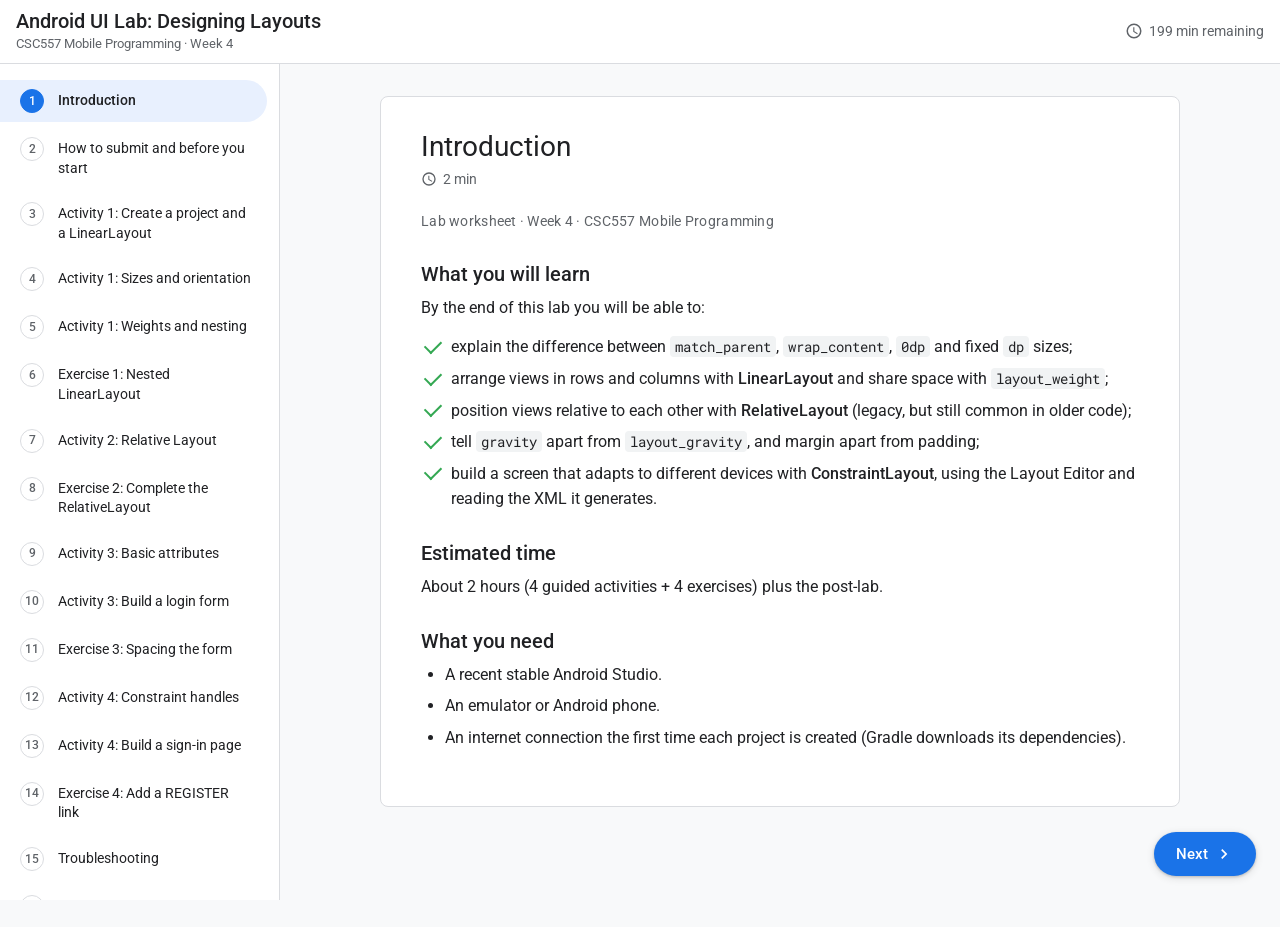
==== commit 3e484b9b: "Week 4: give the complete login form XML in Activity 3 Replaces the seven build-up steps with one pa" ====
--- a/week4/index.html
+++ b/week4/index.html
@@ -89,21 +89,18 @@
 <figure><img src="assets/img/fig03.png" alt="Project panel showing activity_main.xml inside res/layout" width="263" loading="lazy"></figure>
 <p>The file opens in <strong>Design</strong> view. Switch to <strong>Code</strong> (or <strong>Split</strong>) with the buttons in the top right corner.</p>
 <figure><img src="assets/img/fig04.png" alt="Code, Split and Design buttons in the layout editor" width="253" loading="lazy"></figure></li>
-<li>Instead of typing your name straight into the layout, store it as a <strong>string resource</strong>. Open <strong>res › values › strings.xml</strong> and add one line:
-<div class="code"><div class="code-head"><span class="code-file">res/values/strings.xml</span><button class="copy" type="button" aria-label="Copy code"><svg viewBox="0 0 24 24" aria-hidden="true"><path d="M16 1H4a2 2 0 0 0-2 2v14h2V3h12V1zm3 4H8a2 2 0 0 0-2 2v14a2 2 0 0 0 2 2h11a2 2 0 0 0 2-2V7a2 2 0 0 0-2-2zm0 16H8V7h11v14z"/></svg><span>Copy</span></button></div><pre><code><span class="line">&lt;resources&gt;</span><span class="line">    &lt;string name="app_name"&gt;LabActivity1&lt;/string&gt;</span><span class="line hl">    &lt;string name="my_name"&gt;Your Name&lt;/string&gt;</span><span class="line">&lt;/resources&gt;</span></code></pre></div>
-<p>Replace <em>Your Name</em> with your own name. Keeping text in <code>strings.xml</code> is the recommended practice: it lets the app be translated, and Android Studio shows a warning when text is hard-coded in a layout.</p></li>
-<li>The template uses a <strong>ConstraintLayout</strong> as the root. Change it to a <strong>LinearLayout</strong>, remove the four <code>app:layout_constraint...</code> lines from the TextView (they only work inside a ConstraintLayout), and point the text at your string. Your file should now look like this:
-<div class="code"><div class="code-head"><span class="code-file">res/layout/activity_main.xml</span><button class="copy" type="button" aria-label="Copy code"><svg viewBox="0 0 24 24" aria-hidden="true"><path d="M16 1H4a2 2 0 0 0-2 2v14h2V3h12V1zm3 4H8a2 2 0 0 0-2 2v14a2 2 0 0 0 2 2h11a2 2 0 0 0 2-2V7a2 2 0 0 0-2-2zm0 16H8V7h11v14z"/></svg><span>Copy</span></button></div><pre><code><span class="line">&lt;?xml version="1.0" encoding="utf-8"?&gt;</span><span class="line hl">&lt;LinearLayout xmlns:android="http://schemas.android.com/apk/res/android"</span><span class="line">    xmlns:tools="http://schemas.android.com/tools"</span><span class="line">    android:id="@+id/main"</span><span class="line">    android:layout_width="match_parent"</span><span class="line">    android:layout_height="match_parent"</span><span class="line">    tools:context=".MainActivity"&gt;</span><span class="line">&#8203;</span><span class="line">    &lt;TextView</span><span class="line">        android:layout_width="wrap_content"</span><span class="line">        android:layout_height="wrap_content"</span><span class="line hl">        android:text="@string/my_name" /&gt;</span><span class="line">&#8203;</span><span class="line hl">&lt;/LinearLayout&gt;</span></code></pre></div></li>
-<li>Switch to <strong>Design</strong> (or look at the Split preview). Your name appears in the top-left corner. Now press the green <strong>Run ▶</strong> button once to launch the app on the emulator, so you know your setup works.
-<figure><img src="assets/img/fig05.png" alt="Preview with the name in the top-left corner" width="173" loading="lazy"></figure></li>
+<li>The template uses a <strong>ConstraintLayout</strong> as the root. Change it to a <strong>LinearLayout</strong>, remove the four <code>app:layout_constraint...</code> lines from the TextView (they only work inside a ConstraintLayout). Keep the <code>"Hello World!"</code> text. Your file should now look like this:
+<div class="code"><div class="code-head"><span class="code-file">res/layout/activity_main.xml</span><button class="copy" type="button" aria-label="Copy code"><svg viewBox="0 0 24 24" aria-hidden="true"><path d="M16 1H4a2 2 0 0 0-2 2v14h2V3h12V1zm3 4H8a2 2 0 0 0-2 2v14a2 2 0 0 0 2 2h11a2 2 0 0 0 2-2V7a2 2 0 0 0-2-2zm0 16H8V7h11v14z"/></svg><span>Copy</span></button></div><pre><code><span class="line">&lt;?xml version="1.0" encoding="utf-8"?&gt;</span><span class="line hl">&lt;LinearLayout xmlns:android="http://schemas.android.com/apk/res/android"</span><span class="line">    xmlns:tools="http://schemas.android.com/tools"</span><span class="line">    android:id="@+id/main"</span><span class="line">    android:layout_width="match_parent"</span><span class="line">    android:layout_height="match_parent"</span><span class="line">    tools:context=".MainActivity"&gt;</span><span class="line">&#8203;</span><span class="line">    &lt;TextView</span><span class="line">        android:layout_width="wrap_content"</span><span class="line">        android:layout_height="wrap_content"</span><span class="line">        android:text="Hello World!" /&gt;</span><span class="line">&#8203;</span><span class="line hl">&lt;/LinearLayout&gt;</span></code></pre></div></li>
+<li>Switch to <strong>Design</strong> (or look at the Split preview). “Hello World!” appears in the top-left corner. Now press the green <strong>Run ▶</strong> button once to launch the app on the emulator, so you know your setup works.
+<figure><img src="assets/img/fig05.png" alt="Preview with Hello World! in the top-left corner" width="173" loading="lazy"></figure></li>
 </ol>
 </section>
 
 <section class="step" id="linear-sizes" data-minutes="15">
 <h2>Activity 1: Sizes and orientation</h2>
-<ol class="steps" start="8" style="--start:7">
+<ol class="steps" start="7" style="--start:6">
 <li>A TextView is a rectangle, but you cannot see its edges. Add a green background so you can:
-<div class="code"><div class="code-head"><span class="code-file">res/layout/activity_main.xml</span><button class="copy" type="button" aria-label="Copy code"><svg viewBox="0 0 24 24" aria-hidden="true"><path d="M16 1H4a2 2 0 0 0-2 2v14h2V3h12V1zm3 4H8a2 2 0 0 0-2 2v14a2 2 0 0 0 2 2h11a2 2 0 0 0 2-2V7a2 2 0 0 0-2-2zm0 16H8V7h11v14z"/></svg><span>Copy</span></button></div><pre><code><span class="line">&lt;TextView</span><span class="line">    android:layout_width="wrap_content"</span><span class="line">    android:layout_height="wrap_content"</span><span class="line">    android:text="@string/my_name"</span><span class="line hl">    android:background="#0F0" /&gt;</span></code></pre></div>
+<div class="code"><div class="code-head"><span class="code-file">res/layout/activity_main.xml</span><button class="copy" type="button" aria-label="Copy code"><svg viewBox="0 0 24 24" aria-hidden="true"><path d="M16 1H4a2 2 0 0 0-2 2v14h2V3h12V1zm3 4H8a2 2 0 0 0-2 2v14a2 2 0 0 0 2 2h11a2 2 0 0 0 2-2V7a2 2 0 0 0-2-2zm0 16H8V7h11v14z"/></svg><span>Copy</span></button></div><pre><code><span class="line">&lt;TextView</span><span class="line">    android:layout_width="wrap_content"</span><span class="line">    android:layout_height="wrap_content"</span><span class="line">    android:text="Hello World!"</span><span class="line hl">    android:background="#0F0" /&gt;</span></code></pre></div>
 <figure><img src="assets/img/fig06.png" alt="Green box exactly as big as the text" width="173" loading="lazy"></figure>
 <p>The green box is exactly as big as the text. That is what <code>wrap_content</code> means: <em>as big as my content needs</em>.</p></li>
 </ol>
@@ -113,16 +110,16 @@
 <p>Before you do the next step, write down what you think will happen to the green box if you change <code>layout_width</code> to <code>match_parent</code>.</p>
 </aside>
 
-<ol class="steps" start="9" style="--start:8">
+<ol class="steps" start="8" style="--start:7">
 <li>Change the TextView <code>layout_width</code> to <code>match_parent</code> and check the preview.
-<div class="code"><div class="code-head"><span class="code-file">res/layout/activity_main.xml</span><button class="copy" type="button" aria-label="Copy code"><svg viewBox="0 0 24 24" aria-hidden="true"><path d="M16 1H4a2 2 0 0 0-2 2v14h2V3h12V1zm3 4H8a2 2 0 0 0-2 2v14a2 2 0 0 0 2 2h11a2 2 0 0 0 2-2V7a2 2 0 0 0-2-2zm0 16H8V7h11v14z"/></svg><span>Copy</span></button></div><pre><code><span class="line">&lt;TextView</span><span class="line hl">    android:layout_width="match_parent"</span><span class="line">    android:layout_height="wrap_content"</span><span class="line">    android:text="@string/my_name"</span><span class="line">    android:background="#0F0" /&gt;</span></code></pre></div>
+<div class="code"><div class="code-head"><span class="code-file">res/layout/activity_main.xml</span><button class="copy" type="button" aria-label="Copy code"><svg viewBox="0 0 24 24" aria-hidden="true"><path d="M16 1H4a2 2 0 0 0-2 2v14h2V3h12V1zm3 4H8a2 2 0 0 0-2 2v14a2 2 0 0 0 2 2h11a2 2 0 0 0 2-2V7a2 2 0 0 0-2-2zm0 16H8V7h11v14z"/></svg><span>Copy</span></button></div><pre><code><span class="line">&lt;TextView</span><span class="line hl">    android:layout_width="match_parent"</span><span class="line">    android:layout_height="wrap_content"</span><span class="line">    android:text="Hello World!"</span><span class="line">    android:background="#0F0" /&gt;</span></code></pre></div>
 <figure><img src="assets/img/fig07.png" alt="Green box now fills the full width" width="173" loading="lazy"></figure>
 <p>The TextView now fills the whole width of its parent (<code>match_parent</code>), while its height still follows the text (<code>wrap_content</code>).</p></li>
 <li>Next you will stack more views <strong>vertically</strong>, as in the sketch below. A LinearLayout is <em>horizontal</em> by default, so add the <code>orientation</code> attribute to the root:
 <figure><img src="assets/img/fig08.png" alt="Sketch of three boxes stacked vertically" width="134" loading="lazy"></figure>
 <div class="code"><div class="code-head"><span class="code-file">res/layout/activity_main.xml</span><button class="copy" type="button" aria-label="Copy code"><svg viewBox="0 0 24 24" aria-hidden="true"><path d="M16 1H4a2 2 0 0 0-2 2v14h2V3h12V1zm3 4H8a2 2 0 0 0-2 2v14a2 2 0 0 0 2 2h11a2 2 0 0 0 2-2V7a2 2 0 0 0-2-2zm0 16H8V7h11v14z"/></svg><span>Copy</span></button></div><pre><code><span class="line">&lt;LinearLayout xmlns:android="http://schemas.android.com/apk/res/android"</span><span class="line">    xmlns:tools="http://schemas.android.com/tools"</span><span class="line">    android:id="@+id/main"</span><span class="line">    android:layout_width="match_parent"</span><span class="line">    android:layout_height="match_parent"</span><span class="line hl">    android:orientation="vertical"</span><span class="line">    tools:context=".MainActivity"&gt;</span></code></pre></div></li>
 <li>Add two more TextViews below the first one, each with a different background colour. (Hard-coded text such as <code>"Hello World!"</code> is fine for quick experiments. Android Studio will underline it with a warning, which you can ignore here.)
-<div class="code"><div class="code-head"><span class="code-file">res/layout/activity_main.xml</span><button class="copy" type="button" aria-label="Copy code"><svg viewBox="0 0 24 24" aria-hidden="true"><path d="M16 1H4a2 2 0 0 0-2 2v14h2V3h12V1zm3 4H8a2 2 0 0 0-2 2v14a2 2 0 0 0 2 2h11a2 2 0 0 0 2-2V7a2 2 0 0 0-2-2zm0 16H8V7h11v14z"/></svg><span>Copy</span></button></div><pre><code><span class="line">&lt;TextView</span><span class="line">    android:layout_width="match_parent"</span><span class="line">    android:layout_height="wrap_content"</span><span class="line">    android:text="@string/my_name"</span><span class="line">    android:background="#0F0" /&gt;</span><span class="line">&#8203;</span><span class="line hl">&lt;TextView</span><span class="line hl">    android:layout_width="match_parent"</span><span class="line hl">    android:layout_height="wrap_content"</span><span class="line hl">    android:text="Hello World!"</span><span class="line hl">    android:background="#00F" /&gt;</span><span class="line">&#8203;</span><span class="line hl">&lt;TextView</span><span class="line hl">    android:layout_width="match_parent"</span><span class="line hl">    android:layout_height="wrap_content"</span><span class="line hl">    android:text="Hello World!"</span><span class="line hl">    android:background="#0FF" /&gt;</span></code></pre></div></li>
+<div class="code"><div class="code-head"><span class="code-file">res/layout/activity_main.xml</span><button class="copy" type="button" aria-label="Copy code"><svg viewBox="0 0 24 24" aria-hidden="true"><path d="M16 1H4a2 2 0 0 0-2 2v14h2V3h12V1zm3 4H8a2 2 0 0 0-2 2v14a2 2 0 0 0 2 2h11a2 2 0 0 0 2-2V7a2 2 0 0 0-2-2zm0 16H8V7h11v14z"/></svg><span>Copy</span></button></div><pre><code><span class="line">&lt;TextView</span><span class="line">    android:layout_width="match_parent"</span><span class="line">    android:layout_height="wrap_content"</span><span class="line">    android:text="Hello World!"</span><span class="line">    android:background="#0F0" /&gt;</span><span class="line">&#8203;</span><span class="line hl">&lt;TextView</span><span class="line hl">    android:layout_width="match_parent"</span><span class="line hl">    android:layout_height="wrap_content"</span><span class="line hl">    android:text="Hello World!"</span><span class="line hl">    android:background="#00F" /&gt;</span><span class="line">&#8203;</span><span class="line hl">&lt;TextView</span><span class="line hl">    android:layout_width="match_parent"</span><span class="line hl">    android:layout_height="wrap_content"</span><span class="line hl">    android:text="Hello World!"</span><span class="line hl">    android:background="#0FF" /&gt;</span></code></pre></div></li>
 <li>Look at the preview. The three boxes are stacked from top to bottom.
 <figure><img src="assets/img/fig09.png" alt="Three coloured boxes stacked vertically" width="182" loading="lazy"></figure></li>
 </ol>
@@ -132,7 +129,7 @@
 <p>Now you will switch the root to a <strong>horizontal</strong> row. All three boxes still use <code>match_parent</code> for their width. How many boxes do you expect to see? Write your answer down before you look.</p>
 </aside>
 
-<ol class="steps" start="13" style="--start:12">
+<ol class="steps" start="12" style="--start:11">
 <li>Change the orientation of the root LinearLayout to horizontal:
 <figure><img src="assets/img/fig10.png" alt="Sketch of three boxes side by side in a row" width="134" loading="lazy"></figure>
 <div class="code"><div class="code-head"><span class="code-file">res/layout/activity_main.xml</span><button class="copy" type="button" aria-label="Copy code"><svg viewBox="0 0 24 24" aria-hidden="true"><path d="M16 1H4a2 2 0 0 0-2 2v14h2V3h12V1zm3 4H8a2 2 0 0 0-2 2v14a2 2 0 0 0 2 2h11a2 2 0 0 0 2-2V7a2 2 0 0 0-2-2zm0 16H8V7h11v14z"/></svg><span>Copy</span></button></div><pre><code><span class="line hl">android:orientation="horizontal"</span></code></pre></div></li>
@@ -160,10 +157,11 @@
 <h2>Activity 1: Weights and nesting</h2>
 <p>Exercise 1 asks for two new ideas: sharing a row with <strong>weights</strong>, and putting one LinearLayout <strong>inside</strong> another. You will try both here, step by step, on the same project.</p>
 
-<ol class="steps" start="17" style="--start:16">
+<ol class="steps" start="16" style="--start:15">
 <li>Your row of three boxes is still there, each <code>wrap_content</code> wide. To make the boxes share the <strong>whole</strong> row, set every TextView's <code>layout_width</code> to <code>0dp</code> and give each one <code>layout_weight="1"</code>:
 <div class="code"><div class="code-head"><span class="code-file">res/layout/activity_main.xml</span><button class="copy" type="button" aria-label="Copy code"><svg viewBox="0 0 24 24" aria-hidden="true"><path d="M16 1H4a2 2 0 0 0-2 2v14h2V3h12V1zm3 4H8a2 2 0 0 0-2 2v14a2 2 0 0 0 2 2h11a2 2 0 0 0 2-2V7a2 2 0 0 0-2-2zm0 16H8V7h11v14z"/></svg><span>Copy</span></button></div><pre><code><span class="line">&lt;TextView</span><span class="line hl">    android:layout_width="0dp"</span><span class="line">    android:layout_height="wrap_content"</span><span class="line hl">    android:layout_weight="1"</span><span class="line">    ... /&gt;</span></code></pre></div>
-<p>The three boxes are now exactly the same width and together fill the row. <code>0dp</code> means “I take no width of my own”, and the weights decide how the free space is shared: 1 + 1 + 1 = 3 shares, so each box gets one third.</p></li>
+<p>The three boxes are now exactly the same width and together fill the row. <code>0dp</code> means “I take no width of my own”, and the weights decide how the free space is shared: 1 + 1 + 1 = 3 shares, so each box gets one third.</p>
+<figure><img src="assets/img/fig46.png" alt="Sketch: three boxes of equal width filling the row" width="173" loading="lazy"></figure></li>
 </ol>
 
 <aside class="callout predict">
@@ -171,13 +169,15 @@
 <p>In the next step the first box gets <code>layout_weight="2"</code> and the other two keep <code>1</code>. What fraction of the row will the first box take?</p>
 </aside>
 
-<ol class="steps" start="18" style="--start:17">
+<ol class="steps" start="17" style="--start:16">
 <li>Change the weight of the <strong>first</strong> TextView only:
-<div class="code"><div class="code-head"><span class="code-file">res/layout/activity_main.xml</span><button class="copy" type="button" aria-label="Copy code"><svg viewBox="0 0 24 24" aria-hidden="true"><path d="M16 1H4a2 2 0 0 0-2 2v14h2V3h12V1zm3 4H8a2 2 0 0 0-2 2v14a2 2 0 0 0 2 2h11a2 2 0 0 0 2-2V7a2 2 0 0 0-2-2zm0 16H8V7h11v14z"/></svg><span>Copy</span></button></div><pre><code><span class="line">&lt;TextView</span><span class="line">    android:layout_width="0dp"</span><span class="line">    android:layout_height="wrap_content"</span><span class="line hl">    android:layout_weight="2"</span><span class="line">    android:text="@string/my_name"</span><span class="line">    android:background="#0F0" /&gt;</span></code></pre></div>
-<p>The green box is now twice as wide as each of the others. There are 2 + 1 + 1 = 4 shares, so it takes half the row and the other two take a quarter each.</p></li>
+<div class="code"><div class="code-head"><span class="code-file">res/layout/activity_main.xml</span><button class="copy" type="button" aria-label="Copy code"><svg viewBox="0 0 24 24" aria-hidden="true"><path d="M16 1H4a2 2 0 0 0-2 2v14h2V3h12V1zm3 4H8a2 2 0 0 0-2 2v14a2 2 0 0 0 2 2h11a2 2 0 0 0 2-2V7a2 2 0 0 0-2-2zm0 16H8V7h11v14z"/></svg><span>Copy</span></button></div><pre><code><span class="line">&lt;TextView</span><span class="line">    android:layout_width="0dp"</span><span class="line">    android:layout_height="wrap_content"</span><span class="line hl">    android:layout_weight="2"</span><span class="line">    android:text="Hello World!"</span><span class="line">    android:background="#0F0" /&gt;</span></code></pre></div>
+<p>The green box is now twice as wide as each of the others. There are 2 + 1 + 1 = 4 shares, so it takes half the row and the other two take a quarter each.</p>
+<figure><img src="assets/img/fig47.png" alt="Sketch: the green box takes half the row, the blue and cyan boxes a quarter each" width="173" loading="lazy"></figure></li>
 <li>Now <strong>nest</strong> one layout inside another. A single LinearLayout is either a column or a row, but many screens need both: a column of fields with a row of buttons at the bottom. You get that by putting a <em>horizontal</em> LinearLayout inside a <em>vertical</em> one. Replace the whole file with the layout below:
 <div class="code"><div class="code-head"><span class="code-file">res/layout/activity_main.xml</span><button class="copy" type="button" aria-label="Copy code"><svg viewBox="0 0 24 24" aria-hidden="true"><path d="M16 1H4a2 2 0 0 0-2 2v14h2V3h12V1zm3 4H8a2 2 0 0 0-2 2v14a2 2 0 0 0 2 2h11a2 2 0 0 0 2-2V7a2 2 0 0 0-2-2zm0 16H8V7h11v14z"/></svg><span>Copy</span></button></div><pre><code><span class="line">&lt;?xml version="1.0" encoding="utf-8"?&gt;</span><span class="line">&lt;LinearLayout xmlns:android="http://schemas.android.com/apk/res/android"</span><span class="line">    xmlns:tools="http://schemas.android.com/tools"</span><span class="line">    android:id="@+id/main"</span><span class="line">    android:layout_width="match_parent"</span><span class="line">    android:layout_height="match_parent"</span><span class="line hl">    android:orientation="vertical"</span><span class="line">    tools:context=".MainActivity"&gt;</span><span class="line">&#8203;</span><span class="line hl">    &lt;EditText</span><span class="line hl">        android:layout_width="match_parent"</span><span class="line hl">        android:layout_height="wrap_content"</span><span class="line hl">        android:hint="Search"</span><span class="line hl">        android:inputType="text" /&gt;</span><span class="line">&#8203;</span><span class="line hl">    &lt;LinearLayout</span><span class="line hl">        android:layout_width="match_parent"</span><span class="line hl">        android:layout_height="wrap_content"</span><span class="line hl">        android:orientation="horizontal"&gt;</span><span class="line">&#8203;</span><span class="line hl">        &lt;Button</span><span class="line hl">            android:layout_width="0dp"</span><span class="line hl">            android:layout_height="wrap_content"</span><span class="line hl">            android:layout_weight="1"</span><span class="line hl">            android:text="OK" /&gt;</span><span class="line">&#8203;</span><span class="line hl">        &lt;Button</span><span class="line hl">            android:layout_width="0dp"</span><span class="line hl">            android:layout_height="wrap_content"</span><span class="line hl">            android:layout_weight="1"</span><span class="line hl">            android:text="Cancel" /&gt;</span><span class="line">&#8203;</span><span class="line hl">    &lt;/LinearLayout&gt;</span><span class="line">&#8203;</span><span class="line">&lt;/LinearLayout&gt;</span></code></pre></div></li>
 <li>Look at the preview and match it to the XML:
+<figure><img src="assets/img/fig48.png" alt="Sketch: a Search field across the top, with OK and Cancel buttons of equal width side by side below it" width="173" loading="lazy"></figure>
 <ul>
   <li>The outer, <strong>vertical</strong> LinearLayout stacks two children: the EditText, then the inner LinearLayout.</li>
   <li>The inner, <strong>horizontal</strong> LinearLayout puts the two Buttons side by side, and their equal weights make them the same width.</li>
@@ -191,7 +191,7 @@
 <ul>
   <li>Why does a view that uses <code>layout_weight</code> in a row get <code>layout_width="0dp"</code>?</li>
   <li>Two buttons have weights 2 and 1. What fraction of the row does each one get?</li>
-  <li>Which LinearLayout in step 19 decides that the buttons sit <em>below</em> the field, and which decides that they sit <em>beside</em> each other?</li>
+  <li>Which LinearLayout in step 18 decides that the buttons sit <em>below</em> the field, and which decides that they sit <em>beside</em> each other?</li>
 </ul>
 </aside>
 
@@ -216,7 +216,7 @@
 
 <aside class="callout tip">
 <p class="callout-title">Hint</p>
-<p>Start from the layout you built in step 19. It already has the shape you need: a vertical LinearLayout with a horizontal one inside it. The finished layout has this structure:</p>
+<p>Start from the layout you built in step 18. It already has the shape you need: a vertical LinearLayout with a horizontal one inside it. The finished layout has this structure:</p>
 <div class="code"><div class="code-head"><span class="code-file">structure (not XML)</span><button class="copy" type="button" aria-label="Copy code"><svg viewBox="0 0 24 24" aria-hidden="true"><path d="M16 1H4a2 2 0 0 0-2 2v14h2V3h12V1zm3 4H8a2 2 0 0 0-2 2v14a2 2 0 0 0 2 2h11a2 2 0 0 0 2-2V7a2 2 0 0 0-2-2zm0 16H8V7h11v14z"/></svg><span>Copy</span></button></div><pre><code><span class="line">LinearLayout   vertical, id = main</span><span class="line">├── EditText       hint "Username"</span><span class="line">├── EditText       hint "Password", textPassword</span><span class="line">└── LinearLayout   horizontal</span><span class="line">    ├── Button     LOGIN    weight 2</span><span class="line">    └── Button     SIGN UP  weight 1</span></code></pre></div>
 </aside>
 </section>
@@ -242,14 +242,14 @@
 
 <aside class="callout predict">
 <p class="callout-title">Predict first</p>
-<p>In the next step you add a 100dp margin around the <strong>first</strong> TextView only. What do you think will happen to the <strong>second</strong> TextView?</p>
+<p>In the next step you add a 10dp margin around the <strong>first</strong> TextView only. What do you think will happen to the <strong>second</strong> TextView?</p>
 </aside>
 
 <ol class="steps" start="6" style="--start:5">
 <li>Add a margin to the first TextView:
-<div class="code"><div class="code-head"><span class="code-file">res/layout/activity_main.xml</span><button class="copy" type="button" aria-label="Copy code"><svg viewBox="0 0 24 24" aria-hidden="true"><path d="M16 1H4a2 2 0 0 0-2 2v14h2V3h12V1zm3 4H8a2 2 0 0 0-2 2v14a2 2 0 0 0 2 2h11a2 2 0 0 0 2-2V7a2 2 0 0 0-2-2zm0 16H8V7h11v14z"/></svg><span>Copy</span></button></div><pre><code><span class="line">&lt;TextView</span><span class="line">    android:id="@+id/textView1"</span><span class="line">    android:layout_width="match_parent"</span><span class="line">    android:layout_height="wrap_content"</span><span class="line hl">    android:layout_margin="100dp"</span><span class="line">    android:background="#0F0"</span><span class="line">    android:text="Hello World!" /&gt;</span></code></pre></div></li>
+<div class="code"><div class="code-head"><span class="code-file">res/layout/activity_main.xml</span><button class="copy" type="button" aria-label="Copy code"><svg viewBox="0 0 24 24" aria-hidden="true"><path d="M16 1H4a2 2 0 0 0-2 2v14h2V3h12V1zm3 4H8a2 2 0 0 0-2 2v14a2 2 0 0 0 2 2h11a2 2 0 0 0 2-2V7a2 2 0 0 0-2-2zm0 16H8V7h11v14z"/></svg><span>Copy</span></button></div><pre><code><span class="line">&lt;TextView</span><span class="line">    android:id="@+id/textView1"</span><span class="line">    android:layout_width="match_parent"</span><span class="line">    android:layout_height="wrap_content"</span><span class="line hl">    android:layout_margin="10dp"</span><span class="line">    android:background="#0F0"</span><span class="line">    android:text="Hello World!" /&gt;</span></code></pre></div></li>
 <li>Look at the output. The second TextView follows the first one: it stays <strong>below</strong> it and <strong>aligned with its right edge</strong>, even though you did not change the second TextView at all.
-<figure><img src="assets/img/fig17.png" alt="Both TextViews moved inward by the 100dp margin" width="203" loading="lazy"></figure></li>
+<figure><img src="assets/img/fig17.png" alt="Both TextViews moved inward by the 10dp margin" width="203" loading="lazy"></figure></li>
 </ol>
 
 <aside class="callout checkpoint">
@@ -299,39 +299,33 @@
 </div>
 </section>
 
-<section class="step" id="login-form" data-minutes="15">
+<section class="step" id="login-form" data-minutes="10">
 <h2>Activity 3: Build a login form</h2>
-<p>In this activity you will build the simple login form below.</p>
+<p>In this activity you will build the simple login form below, then read its XML to see the attributes from the notes in action.</p>
 <figure><img src="assets/img/fig22.png" alt="Target login form with User and Password rows and a Login button" width="144" loading="lazy"></figure>
 
 <ol class="steps">
-<li>Create a new project with the <strong>Empty Views Activity</strong> template. Replace the layout with an empty <strong>vertical</strong> LinearLayout, because the rows of the form are stacked from top to bottom:
-<figure><img src="assets/img/fig23.png" alt="Sketch of the form rows stacked vertically" width="134" loading="lazy"></figure>
-<div class="code"><div class="code-head"><span class="code-file">res/layout/activity_main.xml</span><button class="copy" type="button" aria-label="Copy code"><svg viewBox="0 0 24 24" aria-hidden="true"><path d="M16 1H4a2 2 0 0 0-2 2v14h2V3h12V1zm3 4H8a2 2 0 0 0-2 2v14a2 2 0 0 0 2 2h11a2 2 0 0 0 2-2V7a2 2 0 0 0-2-2zm0 16H8V7h11v14z"/></svg><span>Copy</span></button></div><pre><code><span class="line">&lt;?xml version="1.0" encoding="utf-8"?&gt;</span><span class="line">&lt;LinearLayout xmlns:android="http://schemas.android.com/apk/res/android"</span><span class="line">    xmlns:tools="http://schemas.android.com/tools"</span><span class="line">    android:id="@+id/main"</span><span class="line">    android:layout_width="match_parent"</span><span class="line">    android:layout_height="match_parent"</span><span class="line">    android:orientation="vertical"</span><span class="line">    tools:context=".MainActivity"&gt;</span><span class="line">&#8203;</span><span class="line">&lt;/LinearLayout&gt;</span></code></pre></div></li>
-<li>Each row of the form holds a label <strong>beside</strong> a text field, so each row is its own <strong>horizontal</strong> LinearLayout nested inside the vertical one. Add the first row with the <strong>User</strong> label and its text field:
-<div class="code"><div class="code-head"><span class="code-file">res/layout/activity_main.xml</span><button class="copy" type="button" aria-label="Copy code"><svg viewBox="0 0 24 24" aria-hidden="true"><path d="M16 1H4a2 2 0 0 0-2 2v14h2V3h12V1zm3 4H8a2 2 0 0 0-2 2v14a2 2 0 0 0 2 2h11a2 2 0 0 0 2-2V7a2 2 0 0 0-2-2zm0 16H8V7h11v14z"/></svg><span>Copy</span></button></div><pre><code><span class="line hl">&lt;LinearLayout</span><span class="line hl">    android:layout_width="match_parent"</span><span class="line hl">    android:layout_height="wrap_content"</span><span class="line hl">    android:orientation="horizontal"&gt;</span><span class="line">&#8203;</span><span class="line hl">    &lt;TextView</span><span class="line hl">        android:layout_width="wrap_content"</span><span class="line hl">        android:layout_height="wrap_content"</span><span class="line hl">        android:text="User" /&gt;</span><span class="line">&#8203;</span><span class="line hl">    &lt;EditText</span><span class="line hl">        android:layout_width="200dp"</span><span class="line hl">        android:layout_height="wrap_content"</span><span class="line hl">        android:inputType="text" /&gt;</span><span class="line">&#8203;</span><span class="line hl">&lt;/LinearLayout&gt;</span></code></pre></div></li>
-<li>Preview the result. The label and the field are side by side.</li>
-<li>Copy the whole inner LinearLayout and paste it below the first one to make the <strong>Password</strong> row. Change the label text, and change the <code>inputType</code> so that the password is hidden:
-<div class="code"><div class="code-head"><span class="code-file">res/layout/activity_main.xml</span><button class="copy" type="button" aria-label="Copy code"><svg viewBox="0 0 24 24" aria-hidden="true"><path d="M16 1H4a2 2 0 0 0-2 2v14h2V3h12V1zm3 4H8a2 2 0 0 0-2 2v14a2 2 0 0 0 2 2h11a2 2 0 0 0 2-2V7a2 2 0 0 0-2-2zm0 16H8V7h11v14z"/></svg><span>Copy</span></button></div><pre><code><span class="line">&lt;TextView</span><span class="line">    android:layout_width="wrap_content"</span><span class="line">    android:layout_height="wrap_content"</span><span class="line hl">    android:text="Password" /&gt;</span><span class="line">&#8203;</span><span class="line">&lt;EditText</span><span class="line">    android:layout_width="200dp"</span><span class="line">    android:layout_height="wrap_content"</span><span class="line hl">    android:inputType="textPassword" /&gt;</span></code></pre></div></li>
-<li>Add the <strong>Login</strong> button after the two rows (but still inside the outer LinearLayout). <code>layout_gravity="end"</code> pushes the button itself to the right-hand side of its parent:
-<div class="code"><div class="code-head"><span class="code-file">res/layout/activity_main.xml</span><button class="copy" type="button" aria-label="Copy code"><svg viewBox="0 0 24 24" aria-hidden="true"><path d="M16 1H4a2 2 0 0 0-2 2v14h2V3h12V1zm3 4H8a2 2 0 0 0-2 2v14a2 2 0 0 0 2 2h11a2 2 0 0 0 2-2V7a2 2 0 0 0-2-2zm0 16H8V7h11v14z"/></svg><span>Copy</span></button></div><pre><code><span class="line hl">&lt;Button</span><span class="line hl">    android:layout_width="wrap_content"</span><span class="line hl">    android:layout_height="wrap_content"</span><span class="line hl">    android:layout_gravity="end"</span><span class="line hl">    android:text="Login" /&gt;</span></code></pre></div></li>
-<li>The labels and fields do not line up yet, because “User” and “Password” have different widths. Fix this with <strong>weights</strong>. In <strong>both</strong> rows, give the label one share of the width and the text field two shares, and right-align the label's text:
-<div class="code"><div class="code-head"><span class="code-file">res/layout/activity_main.xml</span><button class="copy" type="button" aria-label="Copy code"><svg viewBox="0 0 24 24" aria-hidden="true"><path d="M16 1H4a2 2 0 0 0-2 2v14h2V3h12V1zm3 4H8a2 2 0 0 0-2 2v14a2 2 0 0 0 2 2h11a2 2 0 0 0 2-2V7a2 2 0 0 0-2-2zm0 16H8V7h11v14z"/></svg><span>Copy</span></button></div><pre><code><span class="line">&lt;TextView</span><span class="line hl">    android:layout_width="0dp"</span><span class="line">    android:layout_height="wrap_content"</span><span class="line hl">    android:layout_weight="1"</span><span class="line hl">    android:gravity="end"</span><span class="line">    android:text="User" /&gt;</span><span class="line">&#8203;</span><span class="line">&lt;EditText</span><span class="line hl">    android:layout_width="0dp"</span><span class="line">    android:layout_height="wrap_content"</span><span class="line hl">    android:layout_weight="2"</span><span class="line">    android:inputType="text" /&gt;</span></code></pre></div></li>
+<li>Create a new project with the <strong>Empty Views Activity</strong> template (Java).</li>
+<li>Replace the whole content of <code>activity_main.xml</code> with the following:
+<div class="code"><div class="code-head"><span class="code-file">res/layout/activity_main.xml</span><button class="copy" type="button" aria-label="Copy code"><svg viewBox="0 0 24 24" aria-hidden="true"><path d="M16 1H4a2 2 0 0 0-2 2v14h2V3h12V1zm3 4H8a2 2 0 0 0-2 2v14a2 2 0 0 0 2 2h11a2 2 0 0 0 2-2V7a2 2 0 0 0-2-2zm0 16H8V7h11v14z"/></svg><span>Copy</span></button></div><pre><code><span class="line">&lt;?xml version="1.0" encoding="utf-8"?&gt;</span><span class="line">&lt;LinearLayout xmlns:android="http://schemas.android.com/apk/res/android"</span><span class="line">    xmlns:tools="http://schemas.android.com/tools"</span><span class="line">    android:id="@+id/main"</span><span class="line">    android:layout_width="match_parent"</span><span class="line">    android:layout_height="match_parent"</span><span class="line">    android:layout_margin="16dp"</span><span class="line">    android:orientation="vertical"</span><span class="line">    tools:context=".MainActivity"&gt;</span><span class="line">&#8203;</span><span class="line">    &lt;LinearLayout</span><span class="line">        android:layout_width="match_parent"</span><span class="line">        android:layout_height="wrap_content"</span><span class="line">        android:orientation="horizontal"&gt;</span><span class="line">&#8203;</span><span class="line">        &lt;TextView</span><span class="line">            android:layout_width="0dp"</span><span class="line">            android:layout_height="wrap_content"</span><span class="line">            android:layout_weight="1"</span><span class="line">            android:gravity="end"</span><span class="line">            android:text="User" /&gt;</span><span class="line">&#8203;</span><span class="line">        &lt;EditText</span><span class="line">            android:layout_width="0dp"</span><span class="line">            android:layout_height="wrap_content"</span><span class="line">            android:layout_weight="2"</span><span class="line">            android:inputType="text" /&gt;</span><span class="line">&#8203;</span><span class="line">    &lt;/LinearLayout&gt;</span><span class="line">&#8203;</span><span class="line">    &lt;LinearLayout</span><span class="line">        android:layout_width="match_parent"</span><span class="line">        android:layout_height="wrap_content"</span><span class="line">        android:orientation="horizontal"&gt;</span><span class="line">&#8203;</span><span class="line">        &lt;TextView</span><span class="line">            android:layout_width="0dp"</span><span class="line">            android:layout_height="wrap_content"</span><span class="line">            android:layout_weight="1"</span><span class="line">            android:gravity="end"</span><span class="line">            android:text="Password" /&gt;</span><span class="line">&#8203;</span><span class="line">        &lt;EditText</span><span class="line">            android:layout_width="0dp"</span><span class="line">            android:layout_height="wrap_content"</span><span class="line">            android:layout_weight="2"</span><span class="line">            android:inputType="textPassword" /&gt;</span><span class="line">&#8203;</span><span class="line">    &lt;/LinearLayout&gt;</span><span class="line">&#8203;</span><span class="line">    &lt;Button</span><span class="line">        android:layout_width="wrap_content"</span><span class="line">        android:layout_height="wrap_content"</span><span class="line">        android:layout_gravity="end"</span><span class="line">        android:text="Login" /&gt;</span><span class="line">&#8203;</span><span class="line">&lt;/LinearLayout&gt;</span></code></pre></div></li>
+<li>Look at the preview and compare it with the form above. Then read the XML again and find each of these ideas in it:
+<ul>
+  <li><strong>Nesting.</strong> The outer LinearLayout is <em>vertical</em>, so the two rows and the button are stacked from top to bottom. Each row is its own <em>horizontal</em> LinearLayout, so the label sits <strong>beside</strong> its text field.</li>
+  <li><strong>Weights.</strong> In each row the label has <code>layout_weight="1"</code> and the field has <code>layout_weight="2"</code>, both with <code>layout_width="0dp"</code>. The label gets one third of the row and the field two thirds, so the two rows line up even though “User” and “Password” have different lengths.</li>
+  <li><strong>gravity.</strong> <code>gravity="end"</code> on each label moves the <strong>text</strong> to the right-hand side of the label, next to its field.</li>
+  <li><strong>layout_gravity.</strong> <code>layout_gravity="end"</code> on the Button moves the <strong>button itself</strong> to the right-hand side of its parent.</li>
+  <li><strong>inputType.</strong> <code>textPassword</code> on the second field shows dots instead of the letters.</li>
+  <li><strong>Margin.</strong> <code>layout_margin="16dp"</code> on the root gives the whole form some space from the edges of the screen.</li>
+</ul></li>
 </ol>
 
 <aside class="callout warning">
 <p class="callout-title">Watch out</p>
-<p><strong>Two common mistakes here (both were in an earlier version of this sheet):</strong></p>
-<ul>
-  <li>A view that uses <code>layout_weight</code> should have <code>layout_width="0dp"</code>. If the EditText keeps <code>200dp</code>, the weight is only applied to the space left <em>after</em> the 200dp, and the columns no longer line up on different screen sizes.</li>
-  <li>To right-align the label <strong>text</strong>, use <code>gravity="end"</code>. Using <code>layout_gravity="right"</code> on a child of a <em>horizontal</em> LinearLayout has no horizontal effect, because the row decides the horizontal position of each child. This is the difference between <code>gravity</code> and <code>layout_gravity</code> from the notes above.</li>
-</ul>
-</aside>
-
-<ol class="steps" start="7" style="--start:6">
-<li>Finally, give the whole form some breathing room by adding a margin to the root LinearLayout:
-<div class="code"><div class="code-head"><span class="code-file">res/layout/activity_main.xml</span><button class="copy" type="button" aria-label="Copy code"><svg viewBox="0 0 24 24" aria-hidden="true"><path d="M16 1H4a2 2 0 0 0-2 2v14h2V3h12V1zm3 4H8a2 2 0 0 0-2 2v14a2 2 0 0 0 2 2h11a2 2 0 0 0 2-2V7a2 2 0 0 0-2-2zm0 16H8V7h11v14z"/></svg><span>Copy</span></button></div><pre><code><span class="line">&lt;LinearLayout xmlns:android="http://schemas.android.com/apk/res/android"</span><span class="line">    xmlns:tools="http://schemas.android.com/tools"</span><span class="line">    android:id="@+id/main"</span><span class="line">    android:layout_width="match_parent"</span><span class="line">    android:layout_height="match_parent"</span><span class="line hl">    android:layout_margin="16dp"</span><span class="line">    android:orientation="vertical"</span><span class="line">    tools:context=".MainActivity"&gt;</span></code></pre></div></li>
-</ol>
+<ul>
+  <li>A view that uses <code>layout_weight</code> should have <code>layout_width="0dp"</code>. If a field had a fixed width such as <code>200dp</code>, the weight would only share the space left <em>after</em> the 200dp, and the columns would no longer line up on different screen sizes.</li>
+  <li>To right-align the label <strong>text</strong>, use <code>gravity="end"</code>. Using <code>layout_gravity="right"</code> on a child of a <em>horizontal</em> LinearLayout has no horizontal effect, because the row decides the horizontal position of each child.</li>
+</ul>
+</aside>
 
 <aside class="callout checkpoint">
 <p class="callout-title">Checkpoint</p>
@@ -464,7 +458,7 @@
     <tr><td>Red “This view is not constrained” error</td><td>A view inside a ConstraintLayout needs at least one horizontal and one vertical constraint.</td></tr>
     <tr><td>View is in the right place in Design but at the top-left when the app runs</td><td>The same missing-constraint problem as above. Add the missing constraint.</td></tr>
     <tr><td><code>app:layout_constraint...</code> attributes show as errors</td><td>They only work on children of a ConstraintLayout. Remove them when you change the parent to LinearLayout or RelativeLayout.</td></tr>
-    <tr><td>Yellow warning on <code>android:text="..."</code></td><td>The text is hard-coded. Move it to <code>strings.xml</code> for the post-lab. It is fine to ignore while experimenting.</td></tr>
+    <tr><td>Yellow warning on <code>android:text="..."</code></td><td>The text is hard-coded instead of coming from <code>strings.xml</code>. It is fine to ignore in this lab.</td></tr>
     <tr><td>Spinner shows nothing</td><td>It has no items. Add <code>android:entries="@array/..."</code> with a <code>string-array</code> in <code>strings.xml</code>.</td></tr>
     <tr><td>Preview is blank or shows “Waiting for build...”</td><td>Click <strong>Build › Make Project</strong> once, or the refresh icon in the Design toolbar.</td></tr>
   </tbody>
@@ -484,7 +478,6 @@
   <li>The root layout is a <strong>ConstraintLayout</strong> with no constraint errors.</li>
   <li>An <strong>ImageView</strong> with your photo (or an avatar). Copy the image file into <strong>res › drawable</strong> (the file name must use only lowercase letters, digits and underscores, for example <code>my_photo.jpg</code>), then set <code>android:src="@drawable/my_photo"</code> and a <code>contentDescription</code>.</li>
   <li>At least <strong>five</strong> pieces of information, for example name, programme, address or hometown, hobbies, a favourite quote, skills.</li>
-  <li>All visible text comes from <code>strings.xml</code>.</li>
   <li>Text sizes use <code>sp</code> and all other sizes use <code>dp</code>.</li>
   <li>The screen still looks reasonable on a <strong>different device size</strong> in the preview (include one extra screenshot to show it).</li>
 </ul>
@@ -497,7 +490,7 @@
 <table class="marks">
   <thead><tr><th>Criterion</th><th>What earns full marks</th><th>Marks</th></tr></thead>
   <tbody>
-    <tr><td>Completeness</td><td>All requirements above are met; the layout has no constraint errors or hard-coded strings; both screenshots and the XML are included.</td><td>/5</td></tr>
+    <tr><td>Completeness</td><td>All requirements above are met; the layout has no constraint errors; both screenshots and the XML are included.</td><td>/5</td></tr>
     <tr><td>Creativity</td><td>A clear visual hierarchy (the name stands out), consistent spacing and alignment, a deliberate colour scheme, and at least one idea beyond the basics (for example a card background, icons, a chain or a guideline).</td><td>/5</td></tr>
   </tbody>
   <tfoot><tr><td colspan="2">Total</td><td>/10</td></tr></tfoot>
